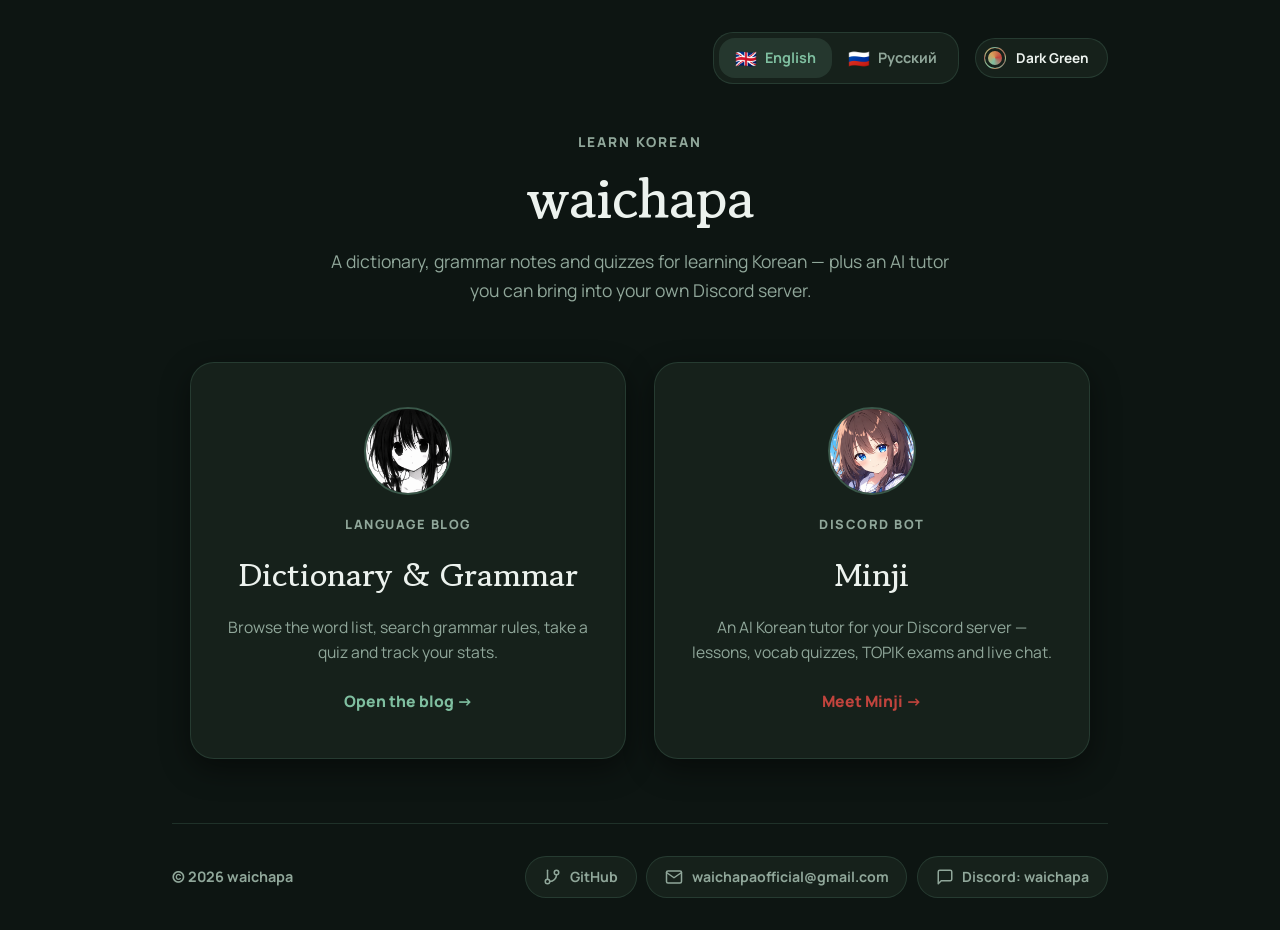
==== index.html @ 55902c80 "upd" ====
<!DOCTYPE html>
<html lang="en" data-theme="dark-green">
<!-- build: v4 -->
<head>
    <meta charset="UTF-8">
    <meta name="viewport" content="width=device-width, initial-scale=1.0">
    <title>waichapa · 한국어 단어장</title>
    <link rel="icon" type="image/png" sizes="32x32" href="favicon-32x32.png">
    <link rel="preconnect" href="https://fonts.googleapis.com">
    <link rel="preconnect" href="https://fonts.gstatic.com" crossorigin>
    <link href="https://fonts.googleapis.com/css2?family=Gowun+Batang:wght@400;700&family=Manrope:wght@400;500;600;700;800&display=swap" rel="stylesheet">
    <link rel="stylesheet" href="style.css?v=4">
    <script>
        (function () {
            try {
                var saved = localStorage.getItem("waichapa-theme");
                var theme = saved || "dark-green";
                document.documentElement.setAttribute("data-theme", theme);
            } catch (e) {}
        })();
    </script>
</head>
<body>
    <div class="app">
        <div class="header landing-header">
            <div class="lang-switch" id="langSwitch">
                <button class="lang-btn active" data-lang="en"><span class="flag">🇬🇧</span><span class="lang-label">English</span></button>
                <button class="lang-btn" data-lang="ru"><span class="flag">🇷🇺</span><span class="lang-label">Русский</span></button>
            </div>

            <button class="theme-toggle" id="themeToggle" type="button" aria-label="Switch Theme">
                <span class="theme-swatch"></span>
                <span id="themeLabel">Dark Green</span>
            </button>
        </div>

        <div class="landing-hero">
            <div class="landing-eyebrow" id="heroEyebrow">Learn Korean</div>
            <h1 class="landing-title">waichapa</h1>
            <p class="landing-tagline" id="heroTagline">A dictionary, grammar notes and quizzes for learning Korean — plus an AI tutor you can bring into your own Discord server.</p>
        </div>

        <div class="landing-grid">
            <a class="landing-card landing-card-blog" href="blog.html">
                <img class="landing-card-avatar" src="image.png" alt="waichapa blog">
                <div class="landing-card-eyebrow" id="cardBlogEyebrow">Language Blog</div>
                <div class="landing-card-title" id="cardBlogTitle">Dictionary &amp; Grammar</div>
                <div class="landing-card-desc" id="cardBlogDesc">Browse the word list, search grammar rules, take a quiz and track your stats.</div>
                <div class="landing-card-cta" id="cardBlogCta">Open the blog →</div>
            </a>

            <a class="landing-card landing-card-minji" href="minji.html">
                <img class="landing-card-avatar" src="minji-avatar.png" alt="Minji">
                <div class="landing-card-eyebrow" id="cardMinjiEyebrow">Discord Bot</div>
                <div class="landing-card-title">Minji</div>
                <div class="landing-card-desc" id="cardMinjiDesc">An AI Korean tutor for your Discord server — lessons, vocab quizzes, TOPIK exams and live chat.</div>
                <div class="landing-card-cta" id="cardMinjiCta">Meet Minji →</div>
            </a>
        </div>

        <footer class="site-footer">
            <div class="footer-copy">© 2026 waichapa</div>
            <div class="footer-contacts">
                <a class="footer-contact-link" href="https://github.com/waichapa" target="_blank" rel="noopener">
                    <svg width="18" height="18" viewBox="0 0 24 24" fill="none" stroke="currentColor" stroke-width="2" stroke-linecap="round" stroke-linejoin="round"><line x1="6" y1="3" x2="6" y2="15"/><circle cx="18" cy="6" r="3"/><circle cx="6" cy="18" r="3"/><path d="M18 9a9 9 0 0 1-9 9"/></svg>
                    <span>GitHub</span>
                </a>
                <a class="footer-contact-link" href="mailto:waichapaofficial@gmail.com">
                    <svg width="18" height="18" viewBox="0 0 24 24" fill="none" stroke="currentColor" stroke-width="2" stroke-linecap="round" stroke-linejoin="round"><rect x="2" y="4" width="20" height="16" rx="2"/><path d="m22 6-10 7L2 6"/></svg>
                    <span>waichapaofficial@gmail.com</span>
                </a>
                <span class="footer-contact-link footer-contact-static">
                    <svg width="18" height="18" viewBox="0 0 24 24" fill="none" stroke="currentColor" stroke-width="2" stroke-linecap="round" stroke-linejoin="round"><path d="M21 15a2 2 0 0 1-2 2H7l-4 4V5a2 2 0 0 1 2-2h14a2 2 0 0 1 2 2z"/></svg>
                    <span>Discord: waichapa</span>
                </span>
            </div>
        </footer>
    </div>

    <script src="landing.js?v=4"></script>
</body>
</html>
---- style.css ----
:root, html[data-theme="dark-green"] {
    --bg: #0D1512;
    --bg-card: #16211B;
    --bg-card-deep: #101915;
    --accent: #7FBFA0;
    --accent-soft: #5FA083;
    --accent-tint: rgba(127, 191, 160, 0.14);
    --bronze: #D9A15B;
    --seal: #C1443D;
    --seal-glow: rgba(193, 68, 61, 0.32);
    --text: #ECF2EE;
    --text-soft: #90A79A;
    --border-hair: rgba(127, 191, 160, 0.16);
    --border-hair-strong: rgba(127, 191, 160, 0.34);
    --shadow-soft: 0 10px 30px rgba(0, 0, 0, 0.45);
    --shadow-lift: 0 20px 44px rgba(0, 0, 0, 0.55);
    color-scheme: dark;
}

html[data-theme="dark-indigo"] {
    --bg: #0B0F19;
    --bg-card: #151B2B;
    --bg-card-deep: #0E121E;
    --accent: #7D9DFF;
    --accent-soft: #5673D6;
    --accent-tint: rgba(125, 157, 255, 0.14);
    --bronze: #E2A24E;
    --seal: #D64B4B;
    --seal-glow: rgba(214, 75, 75, 0.32);
    --text: #E5E9F5;
    --text-soft: #8593B0;
    --border-hair: rgba(125, 157, 255, 0.14);
    --border-hair-strong: rgba(125, 157, 255, 0.3);
    --shadow-soft: 0 10px 30px rgba(0, 0, 0, 0.5);
    --shadow-lift: 0 20px 44px rgba(0, 0, 0, 0.6);
    color-scheme: dark;
}

html[data-theme="pastel-lavender"] {
    --bg: #F4F1F7;
    --bg-card: #FFFFFF;
    --bg-card-deep: #ECE7F2;
    --accent: #785A94;
    --accent-soft: #5E4375;
    --accent-tint: rgba(120, 90, 148, 0.08);
    --bronze: #B88340;
    --seal: #BA4343;
    --seal-glow: rgba(186, 67, 67, 0.18);
    --text: #2B2333;
    --text-soft: #6E6478;
    --border-hair: rgba(120, 90, 148, 0.15);
    --border-hair-strong: rgba(120, 90, 148, 0.3);
    --shadow-soft: 0 10px 24px rgba(43, 35, 51, 0.05);
    --shadow-lift: 0 18px 36px rgba(43, 35, 51, 0.08);
    color-scheme: light;
}

html[data-theme="pastel-peach"] {
    --bg: #FAF3F0;
    --bg-card: #FFFFFF;
    --bg-card-deep: #F3E5DE;
    --accent: #C26646;
    --accent-soft: #A14E30;
    --accent-tint: rgba(194, 102, 70, 0.08);
    --bronze: #A37734;
    --seal: #A84646;
    --seal-glow: rgba(168, 70, 70, 0.18);
    --text: #362621;
    --text-soft: #7D6760;
    --border-hair: rgba(194, 102, 70, 0.15);
    --border-hair-strong: rgba(194, 102, 70, 0.3);
    --shadow-soft: 0 10px 24px rgba(54, 38, 33, 0.05);
    --shadow-lift: 0 18px 36px rgba(54, 38, 33, 0.08);
    color-scheme: light;
}

html[data-theme="dark-plum"] {
    --bg: #170F1A;
    --bg-card: #241A29;
    --bg-card-deep: #1B1220;
    --accent: #C199DA;
    --accent-soft: #A177BC;
    --accent-tint: rgba(193, 153, 218, 0.14);
    --bronze: #CBA35C;
    --seal: #D1544D;
    --seal-glow: rgba(209, 84, 77, 0.32);
    --text: #F1E9F4;
    --text-soft: #A78FAE;
    --border-hair: rgba(193, 153, 218, 0.16);
    --border-hair-strong: rgba(193, 153, 218, 0.34);
    --shadow-soft: 0 10px 30px rgba(0, 0, 0, 0.48);
    --shadow-lift: 0 20px 44px rgba(0, 0, 0, 0.58);
    color-scheme: dark;
}

html[data-theme="dark-ocean"] {
    --bg: #071A1F;
    --bg-card: #0F2830;
    --bg-card-deep: #081D23;
    --accent: #5FCFDB;
    --accent-soft: #3FA8B4;
    --accent-tint: rgba(95, 207, 219, 0.14);
    --bronze: #E0B15C;
    --seal: #E0685B;
    --seal-glow: rgba(224, 104, 91, 0.32);
    --text: #E7F6F8;
    --text-soft: #85A8AD;
    --border-hair: rgba(95, 207, 219, 0.16);
    --border-hair-strong: rgba(95, 207, 219, 0.34);
    --shadow-soft: 0 10px 30px rgba(0, 0, 0, 0.5);
    --shadow-lift: 0 20px 44px rgba(0, 0, 0, 0.6);
    color-scheme: dark;
}

html[data-theme="pastel-mint"] {
    --bg: #F1F7F4;
    --bg-card: #FFFFFF;
    --bg-card-deep: #E4F0EA;
    --accent: #3E8F6E;
    --accent-soft: #2E6E54;
    --accent-tint: rgba(62, 143, 110, 0.08);
    --bronze: #B08A3E;
    --seal: #C1544A;
    --seal-glow: rgba(193, 84, 74, 0.18);
    --text: #24312B;
    --text-soft: #62786E;
    --border-hair: rgba(62, 143, 110, 0.15);
    --border-hair-strong: rgba(62, 143, 110, 0.3);
    --shadow-soft: 0 10px 24px rgba(36, 49, 43, 0.05);
    --shadow-lift: 0 18px 36px rgba(36, 49, 43, 0.08);
    color-scheme: light;
}

html[data-theme="pastel-rose"] {
    --bg: #FBF2F3;
    --bg-card: #FFFFFF;
    --bg-card-deep: #F5E2E4;
    --accent: #B85072;
    --accent-soft: #96395A;
    --accent-tint: rgba(184, 80, 114, 0.08);
    --bronze: #B4863E;
    --seal: #A93F3F;
    --seal-glow: rgba(169, 63, 63, 0.18);
    --text: #33222A;
    --text-soft: #7A5C66;
    --border-hair: rgba(184, 80, 114, 0.15);
    --border-hair-strong: rgba(184, 80, 114, 0.3);
    --shadow-soft: 0 10px 24px rgba(51, 34, 42, 0.05);
    --shadow-lift: 0 18px 36px rgba(51, 34, 42, 0.08);
    color-scheme: light;
}

html[data-theme="sakura"] {
    --bg: #FFF7F6;
    --bg-card: #FFFFFF;
    --bg-card-deep: #FCE8EA;
    --accent: #E0708F;
    --accent-soft: #C24F6D;
    --accent-tint: rgba(224, 112, 143, 0.08);
    --bronze: #C9975A;
    --seal: #D65C6E;
    --seal-glow: rgba(214, 92, 110, 0.18);
    --text: #3B2530;
    --text-soft: #8A6B75;
    --border-hair: rgba(224, 112, 143, 0.15);
    --border-hair-strong: rgba(224, 112, 143, 0.3);
    --shadow-soft: 0 10px 24px rgba(59, 37, 48, 0.05);
    --shadow-lift: 0 18px 36px rgba(59, 37, 48, 0.08);
    color-scheme: light;
}

html[data-theme="hacker"] {
    --bg: #050805;
    --bg-card: #0B120B;
    --bg-card-deep: #060906;
    --accent: #39FF6B;
    --accent-soft: #22CC4E;
    --accent-tint: rgba(57, 255, 107, 0.14);
    --bronze: #FFB020;
    --seal: #FF3B3B;
    --seal-glow: rgba(255, 59, 59, 0.35);
    --text: #C8FFD4;
    --text-soft: #4FAE63;
    --border-hair: rgba(57, 255, 107, 0.18);
    --border-hair-strong: rgba(57, 255, 107, 0.4);
    --shadow-soft: 0 10px 30px rgba(0, 0, 0, 0.6);
    --shadow-lift: 0 20px 44px rgba(0, 0, 0, 0.7);
    color-scheme: dark;
}

html[data-theme="hacker"] body {
    font-family: 'Courier New', 'Consolas', ui-monospace, monospace;
}

* {
    box-sizing: border-box;
    margin: 0;
    padding: 0;
}

body {
    font-family: 'Manrope', sans-serif;
    background-color: var(--bg);
    color: var(--text);
    transition: background-color 0.3s ease, color 0.3s ease;
    line-height: 1.5;
    -webkit-font-smoothing: antialiased;
}

button, input {
    font-family: inherit;
    outline: none;
    border: none;
}

a:focus-visible,
button:focus-visible,
input:focus-visible {
    outline: 2px solid var(--accent);
    outline-offset: 2px;
    border-radius: 4px;
}

@media (prefers-reduced-motion: reduce) {
    *, *::before, *::after {
        animation-duration: 0.01ms !important;
        animation-iteration-count: 1 !important;
        transition-duration: 0.01ms !important;
        scroll-behavior: auto !important;
    }
}

button {
    cursor: pointer;
}

.app {
    max-width: 1000px;
    margin: 0 auto;
    padding: 2rem;
}

.header {
    display: flex;
    justify-content: space-between;
    align-items: center;
    margin-bottom: 2rem;
    flex-wrap: wrap;
    gap: 1.5rem;
}

.profile {
    display: flex;
    align-items: center;
    gap: 1rem;
}

.avatar {
    width: 56px;
    height: 56px;
    border-radius: 50%;
    object-fit: cover;
    border: 2px solid var(--border-hair-strong);
}

.profile-name {
    font-weight: 800;
    font-size: 1.25rem;
    letter-spacing: -0.3px;
}

.profile-stats {
    font-size: 0.95rem;
    color: var(--text-soft);
}

.profile-stats b {
    color: var(--accent);
}

.header-controls {
    display: flex;
    align-items: center;
    gap: 1rem;
}

.page-switch {
    display: flex;
    background: var(--bg-card);
    border-radius: 20px;
    padding: 0.3rem;
    border: 1px solid var(--border-hair);
}

.page-link {
    text-decoration: none;
    background: transparent;
    color: var(--text-soft);
    padding: 0.5rem 1rem;
    border-radius: 16px;
    font-weight: 700;
    font-size: 0.9rem;
    display: flex;
    align-items: center;
    gap: 0.5rem;
    transition: all 0.2s;
}

.page-link:hover:not(.active) {
    color: var(--text);
}

.page-link.active {
    background: var(--accent-tint);
    color: var(--accent);
}

.lang-switch {
    display: flex;
    background: var(--bg-card);
    border-radius: 20px;
    padding: 0.3rem;
    border: 1px solid var(--border-hair);
}

.lang-btn {
    background: transparent;
    color: var(--text-soft);
    padding: 0.5rem 1rem;
    border-radius: 16px;
    font-weight: 700;
    font-size: 0.9rem;
    display: flex;
    align-items: center;
    gap: 0.5rem;
    transition: all 0.2s;
}

.lang-btn.active {
    background: var(--accent-tint);
    color: var(--accent);
}

.flag {
    font-size: 1.1rem;
}

.theme-toggle {
    display: flex;
    align-items: center;
    gap: 0.6rem;
    background: var(--bg-card);
    color: var(--text);
    padding: 0.5rem 1.15rem 0.5rem 0.5rem;
    border-radius: 100px;
    border: 1px solid var(--border-hair);
    font-weight: 700;
    font-size: 0.85rem;
    white-space: nowrap;
    transition: all 0.2s;
}

.theme-toggle:hover {
    border-color: var(--accent);
    color: var(--accent);
}

.theme-swatch {
    width: 22px;
    height: 22px;
    border-radius: 50%;
    flex-shrink: 0;
    background: conic-gradient(from 200deg, var(--accent), var(--bronze), var(--seal), var(--accent));
    border: 1px solid var(--border-hair-strong);
    box-shadow: inset 0 0 0 3px var(--bg-card);
    transition: transform 0.35s ease;
}

.theme-toggle:hover .theme-swatch {
    transform: rotate(90deg);
}

.tabs {
    display: flex;
    gap: 0.5rem;
    margin-bottom: 2.5rem;
    border-bottom: 2px solid var(--border-hair);
    padding-bottom: 1rem;
    overflow-x: auto;
}

.tabs::-webkit-scrollbar {
    display: none;
}

.tab-btn {
    background: transparent;
    color: var(--text-soft);
    font-size: 1rem;
    font-weight: 700;
    padding: 0.75rem 1.25rem;
    border-radius: 12px;
    display: flex;
    align-items: center;
    gap: 0.5rem;
    transition: all 0.2s;
    white-space: nowrap;
}

.tab-btn:hover {
    color: var(--text);
    background: var(--bg-card);
}

.tab-btn.active {
    color: var(--accent);
    background: var(--accent-tint);
}

.tab-panel {
    display: none;
    animation: fadeIn 0.3s ease-out;
}

.tab-panel.active {
    display: block;
}

@keyframes fadeIn {
    from { opacity: 0; transform: translateY(10px); }
    to { opacity: 1; transform: translateY(0); }
}

.search-row {
    display: flex;
    align-items: center;
    gap: 1rem;
    margin-bottom: 2rem;
    flex-wrap: wrap;
}

.search-box {
    display: flex;
    align-items: center;
    gap: 0.75rem;
    background: var(--bg-card);
    padding: 1rem 1.5rem;
    border-radius: 16px;
    flex-grow: 1;
    border: 1px solid var(--border-hair);
    transition: all 0.2s;
}

.search-box:focus-within {
    border-color: var(--accent);
    box-shadow: 0 0 0 4px var(--accent-tint);
}

.search-box input {
    background: transparent;
    color: var(--text);
    width: 100%;
    font-size: 1.05rem;
    font-weight: 500;
}

.search-box input::placeholder {
    color: var(--text-soft);
}

.search-box svg {
    color: var(--text-soft);
}

.recent-filter-wrap {
    position: relative;
    display: inline-flex;
    align-items: center;
}

.recent-filter {
    appearance: none;
    -webkit-appearance: none;
    -moz-appearance: none;
    background: var(--bg-card);
    color: var(--text-soft);
    padding: 1rem 2.75rem 1rem 1.5rem;
    border-radius: 16px;
    font-weight: 700;
    font-size: 0.95rem;
    border: 1px solid var(--border-hair);
    cursor: pointer;
    transition: all 0.2s;
}

.recent-filter:hover {
    background: var(--bg-card-deep);
    color: var(--text);
}

.recent-filter:focus-visible {
    border-color: var(--accent);
}

.recent-filter-icon {
    position: absolute;
    right: 1rem;
    top: 50%;
    transform: translateY(-50%);
    color: var(--text-soft);
    pointer-events: none;
}

.result-count {
    font-size: 0.95rem;
    color: var(--text-soft);
    font-weight: 700;
    margin-left: auto;
}

.grid {
    display: grid;
    grid-template-columns: repeat(auto-fill, minmax(260px, 1fr));
    gap: 1.5rem;
}

.word-card {
    background: var(--bg-card);
    border-radius: 20px;
    padding: 2rem 1.5rem;
    position: relative;
    border: 1px solid var(--border-hair);
    box-shadow: var(--shadow-soft);
    transition: transform 0.2s, box-shadow 0.2s, border-color 0.2s;
    display: flex;
    flex-direction: column;
    justify-content: center;
    text-align: center;
}

.word-card:hover {
    transform: translateY(-4px);
    box-shadow: var(--shadow-lift);
    border-color: var(--border-hair-strong);
}

.word-card.is-new {
    border-color: var(--accent);
}

.homonym-badge {
    position: absolute;
    top: 1rem;
    right: 1rem;
    background: var(--bg-card-deep);
    color: var(--text-soft);
    width: 28px;
    height: 28px;
    border-radius: 50%;
    display: flex;
    align-items: center;
    justify-content: center;
    font-size: 1rem;
    font-weight: bold;
    border: 1px solid var(--border-hair);
}

.new-badge {
    position: absolute;
    top: -12px;
    left: 1.5rem;
    background: var(--accent);
    color: var(--bg);
    font-size: 0.75rem;
    font-weight: 800;
    text-transform: uppercase;
    padding: 0.25rem 0.75rem;
    border-radius: 12px;
    letter-spacing: 0.5px;
}

.seal {
    display: none;
}

.word-kr {
    font-family: 'Gowun Batang', serif;
    font-size: 2.5rem;
    font-weight: 700;
    color: var(--text);
    margin-bottom: 0.75rem;
    line-height: 1.2;
}

.word-tr {
    font-size: 1.1rem;
    color: var(--text-soft);
    font-weight: 500;
}

.empty-state {
    grid-column: 1 / -1;
    text-align: center;
    padding: 5rem 2rem;
    background: var(--bg-card);
    border-radius: 20px;
    border: 2px dashed var(--border-hair-strong);
    color: var(--text-soft);
    font-size: 1.2rem;
    font-weight: 600;
}

.big-kr {
    display: block;
    font-size: 3.5rem;
    margin-bottom: 1rem;
}

#panel-grammar .grid {
    display: flex;
    flex-direction: column;
    gap: 1.5rem;
}

.grammar-card {
    text-align: left;
    justify-content: flex-start;
    padding: 2rem;
    width: 100%;
}

.grammar-card .word-kr {
    font-size: 1.8rem;
    color: var(--bronze);
}

.quiz-wrap {
    max-width: 650px;
    margin: 0 auto;
    text-align: center;
}

.quiz-mode-row {
    display: flex;
    justify-content: center;
    margin-bottom: 1.25rem;
}

.quiz-score {
    font-size: 1.1rem;
    margin-bottom: 2rem;
    color: var(--text-soft);
    background: var(--bg-card);
    padding: 0.75rem 1.5rem;
    border-radius: 100px;
    display: inline-block;
    border: 1px solid var(--border-hair);
    font-weight: 600;
}

.quiz-score b {
    color: var(--accent);
    font-weight: 800;
}

.quiz-score .score-wrong {
    color: var(--seal);
}

.stat-sep {
    margin: 0 0.75rem;
    opacity: 0.3;
}

.quiz-card {
    background: var(--bg-card);
    border-radius: 24px;
    padding: 3rem 2rem;
    border: 1px solid var(--border-hair);
    box-shadow: var(--shadow-lift);
}

.quiz-prompt-label {
    font-size: 1rem;
    font-weight: 800;
    color: var(--text-soft);
    text-transform: uppercase;
    letter-spacing: 1.5px;
    margin-bottom: 1.5rem;
}

.quiz-prompt {
    font-family: 'Gowun Batang', serif;
    font-size: 4rem;
    font-weight: 700;
    color: var(--text);
    margin-bottom: 3rem;
    line-height: 1.1;
}

.quiz-prompt.is-latin {
    font-family: 'Manrope', sans-serif;
    font-size: 2.5rem;
}

.quiz-options {
    display: grid;
    grid-template-columns: 1fr 1fr;
    gap: 1rem;
    margin-bottom: 2rem;
}

@media (max-width: 600px) {
    .quiz-options { grid-template-columns: 1fr; }
}

.quiz-option {
    background: var(--bg-card-deep);
    color: var(--text);
    font-size: 1.15rem;
    font-weight: 700;
    padding: 1.25rem;
    border-radius: 16px;
    border: 2px solid var(--border-hair);
    transition: all 0.2s;
}

.quiz-option:hover:not(:disabled) {
    border-color: var(--accent);
    background: var(--accent-tint);
    transform: translateY(-2px);
}

.quiz-option.kr-option {
    font-family: 'Gowun Batang', serif;
    font-size: 1.8rem;
    font-weight: 700;
}

.quiz-option:disabled {
    cursor: default;
    opacity: 0.6;
}

.quiz-option.correct {
    background: var(--accent);
    color: var(--bg);
    border-color: var(--accent);
    opacity: 1;
}

.quiz-option.incorrect {
    background: var(--seal);
    color: var(--bg);
    border-color: var(--seal);
    opacity: 1;
}

.quiz-feedback {
    font-weight: 800;
    font-size: 1.2rem;
    min-height: 1.8rem;
    margin-bottom: 2rem;
}

.quiz-feedback.correct { color: var(--accent); }
.quiz-feedback.incorrect { color: var(--seal); }

.quiz-next {
    background: var(--text);
    color: var(--bg);
    font-size: 1.1rem;
    font-weight: 800;
    padding: 1rem 2.5rem;
    border-radius: 100px;
    display: none;
    margin: 0 auto;
    transition: transform 0.2s, box-shadow 0.2s;
}

.quiz-next:hover {
    transform: translateY(-2px);
    box-shadow: var(--shadow-soft);
}

.quiz-next.visible {
    display: inline-block;
    animation: fadeIn 0.3s;
}

.stats-grid {
    display: grid;
    grid-template-columns: repeat(auto-fit, minmax(220px, 1fr));
    gap: 1.5rem;
}

.stat-card {
    background: var(--bg-card);
    border-radius: 20px;
    padding: 2rem;
    border: 1px solid var(--border-hair);
    display: flex;
    flex-direction: column;
    box-shadow: var(--shadow-soft);
}

.stat-card-wide {
    grid-column: 1 / -1;
    flex-direction: row;
    align-items: center;
    gap: 3rem;
}

@media (max-width: 768px) {
    .stat-card-wide {
        flex-direction: column;
        align-items: flex-start;
        gap: 1.5rem;
    }
}

.stat-label {
    font-size: 0.9rem;
    font-weight: 800;
    color: var(--text-soft);
    text-transform: uppercase;
    letter-spacing: 1px;
    margin-bottom: 1rem;
}

.stat-value {
    font-size: 3rem;
    font-weight: 800;
    color: var(--accent);
    line-height: 1;
}

.stat-value.small {
    font-size: 2.2rem;
}

.stat-value.kr {
    font-family: 'Gowun Batang', serif;
}

.stat-sub {
    font-size: 1rem;
    color: var(--text-soft);
    margin-top: 0.75rem;
    font-weight: 600;
}

.donut-wrap {
    display: flex;
    align-items: center;
    gap: 2.5rem;
}

.donut-legend {
    display: flex;
    flex-direction: column;
    gap: 0.75rem;
}

.donut-legend-item {
    display: flex;
    align-items: center;
    gap: 0.75rem;
    font-size: 1.05rem;
    font-weight: 600;
}

.donut-dot {
    width: 14px;
    height: 14px;
    border-radius: 50%;
}

.bar-list {
    width: 100%;
    display: flex;
    flex-direction: column;
    gap: 1rem;
}

.bar-row {
    display: flex;
    align-items: center;
    gap: 1.5rem;
}

.bar-row-label {
    font-family: 'Gowun Batang', serif;
    font-size: 1.4rem;
    font-weight: 700;
    width: 40px;
}

.profile-stats b {
    color: var(--accent);
}

.level-badge {
    display: inline-block;
    background: var(--accent-tint);
    color: var(--accent);
    padding: 2px 8px;
    border-radius: 12px;
    font-size: 0.75rem;
    font-weight: 800;
    margin-left: 6px;
    border: 1px solid var(--border-hair-strong);
    vertical-align: middle;
}

.bar-track {
    flex-grow: 1;
    height: 10px;
    background: var(--bg-card-deep);
    border-radius: 5px;
    overflow: hidden;
}

.bar-fill {
    height: 100%;
    background: var(--accent);
    border-radius: 5px;
    transition: width 0.5s ease-out;
}

.bar-row-count {
    font-size: 1.1rem;
    font-weight: 800;
    width: 40px;
    text-align: right;
    color: var(--text-soft);
}
/* ============================
   Minji bot page
   ============================ */

.brand-link {
    display: flex;
    align-items: center;
    gap: 1rem;
    text-decoration: none;
    color: inherit;
}

.minji-hero {
    text-align: center;
    max-width: 720px;
    margin: 0 auto;
    padding: 3rem 1rem 4rem;
}

.minji-seal {
    width: 128px;
    height: 128px;
    margin: 0 auto 2rem;
    filter: drop-shadow(0 10px 24px var(--seal-glow));
}

.minji-eyebrow {
    font-size: 0.85rem;
    font-weight: 800;
    letter-spacing: 2px;
    text-transform: uppercase;
    color: var(--text-soft);
    margin-bottom: 0.75rem;
}

.minji-title {
    font-family: 'Gowun Batang', serif;
    font-size: 4rem;
    font-weight: 700;
    color: var(--text);
    margin-bottom: 0.75rem;
    line-height: 1.1;
}

.minji-subtitle {
    font-size: 1.3rem;
    font-weight: 700;
    color: var(--accent);
    margin-bottom: 1.25rem;
}

.minji-lede {
    font-size: 1.05rem;
    color: var(--text-soft);
    line-height: 1.75;
    margin-bottom: 2.5rem;
}

.minji-cta-row {
    display: flex;
    flex-direction: column;
    align-items: center;
    gap: 0.85rem;
}

.minji-cta {
    display: inline-flex;
    align-items: center;
    gap: 0.65rem;
    background: var(--seal);
    color: #fff;
    font-weight: 800;
    font-size: 1.05rem;
    padding: 1rem 2.25rem;
    border-radius: 100px;
    text-decoration: none;
    box-shadow: var(--shadow-soft);
    transition: transform 0.2s, box-shadow 0.2s;
}

.minji-cta:hover {
    transform: translateY(-2px);
    box-shadow: var(--shadow-lift);
}

.minji-cta-sub {
    font-size: 0.9rem;
    color: var(--text-soft);
    font-weight: 600;
}

.minji-section {
    max-width: 1000px;
    margin: 0 auto;
    padding: 2.5rem 0;
}

.minji-section-title {
    font-family: 'Gowun Batang', serif;
    font-size: 1.9rem;
    font-weight: 700;
    text-align: center;
    color: var(--text);
    margin-bottom: 0.5rem;
}

.minji-section-sub {
    text-align: center;
    color: var(--text-soft);
    font-size: 1rem;
    margin-bottom: 2.5rem;
}

.minji-feature-grid {
    display: grid;
    grid-template-columns: repeat(auto-fill, minmax(280px, 1fr));
    gap: 1.5rem;
}

.minji-feature-card {
    background: var(--bg-card);
    border: 1px solid var(--border-hair);
    border-radius: 20px;
    padding: 2rem;
    box-shadow: var(--shadow-soft);
    transition: transform 0.2s, box-shadow 0.2s, border-color 0.2s;
}

.minji-feature-card:hover {
    transform: translateY(-4px);
    box-shadow: var(--shadow-lift);
    border-color: var(--border-hair-strong);
}

.minji-feature-icon {
    width: 44px;
    height: 44px;
    border-radius: 12px;
    background: var(--accent-tint);
    color: var(--accent);
    display: flex;
    align-items: center;
    justify-content: center;
    margin-bottom: 1.25rem;
}

.minji-feature-title {
    font-weight: 800;
    font-size: 1.1rem;
    margin-bottom: 0.5rem;
    color: var(--text);
}

.minji-feature-desc {
    font-size: 0.95rem;
    color: var(--text-soft);
    line-height: 1.65;
}

.minji-feature-cmd {
    display: inline-block;
    margin-top: 0.85rem;
    font-family: 'Gowun Batang', serif;
    font-size: 0.85rem;
    background: var(--bg-card-deep);
    color: var(--bronze);
    padding: 0.3rem 0.7rem;
    border-radius: 8px;
    border: 1px solid var(--border-hair);
}

.minji-why-grid {
    display: grid;
    grid-template-columns: repeat(auto-fill, minmax(240px, 1fr));
    gap: 1.5rem;
}

.minji-why-card {
    text-align: center;
    padding: 2rem 1.5rem;
    background: var(--bg-card-deep);
    border-radius: 20px;
    border: 1px dashed var(--border-hair-strong);
}

.minji-why-title {
    font-weight: 800;
    color: var(--bronze);
    margin-bottom: 0.5rem;
}

.minji-why-desc {
    font-size: 0.95rem;
    color: var(--text-soft);
    line-height: 1.65;
}

.minji-footer-cta {
    text-align: center;
    max-width: 620px;
    margin: 2rem auto 3rem;
    padding: 3rem 2rem;
    background: var(--bg-card);
    border-radius: 24px;
    border: 1px solid var(--border-hair);
    box-shadow: var(--shadow-lift);
}

.minji-footer-cta h2 {
    font-family: 'Gowun Batang', serif;
    font-size: 1.8rem;
    font-weight: 700;
    color: var(--text);
    margin-bottom: 1.75rem;
}

@media (max-width: 600px) {
    .minji-title { font-size: 2.75rem; }
    .minji-subtitle { font-size: 1.1rem; }
    .minji-section-title { font-size: 1.5rem; }
}

/* ============================
   Landing page
   ============================ */

.landing-header {
    display: flex;
    justify-content: flex-end;
    align-items: center;
    gap: 1rem;
    margin-bottom: 3rem;
}

.landing-hero {
    text-align: center;
    max-width: 640px;
    margin: 1rem auto 3.5rem;
}

.landing-eyebrow {
    font-size: 0.85rem;
    font-weight: 800;
    letter-spacing: 2px;
    text-transform: uppercase;
    color: var(--text-soft);
    margin-bottom: 1rem;
}

.landing-title {
    font-family: 'Gowun Batang', serif;
    font-size: 3.4rem;
    font-weight: 700;
    color: var(--text);
    margin-bottom: 1rem;
    line-height: 1.15;
}

.landing-tagline {
    font-size: 1.1rem;
    color: var(--text-soft);
    line-height: 1.7;
}

.landing-grid {
    display: grid;
    grid-template-columns: repeat(auto-fit, minmax(300px, 1fr));
    gap: 1.75rem;
    max-width: 900px;
    margin: 0 auto 2rem;
}

.landing-card {
    background: var(--bg-card);
    border: 1px solid var(--border-hair);
    border-radius: 24px;
    padding: 2.75rem 2rem;
    box-shadow: var(--shadow-soft);
    text-decoration: none;
    color: inherit;
    display: flex;
    flex-direction: column;
    align-items: center;
    text-align: center;
    gap: 1rem;
    transition: transform 0.2s, box-shadow 0.2s, border-color 0.2s;
}

.landing-card:hover {
    transform: translateY(-6px);
    box-shadow: var(--shadow-lift);
    border-color: var(--border-hair-strong);
}

.landing-card-avatar {
    width: 88px;
    height: 88px;
    border-radius: 50%;
    object-fit: cover;
    border: 2px solid var(--border-hair-strong);
    margin-bottom: 0.25rem;
}

.landing-card-eyebrow {
    font-size: 0.8rem;
    font-weight: 800;
    letter-spacing: 1.5px;
    text-transform: uppercase;
    color: var(--text-soft);
}

.landing-card-title {
    font-family: 'Gowun Batang', serif;
    font-size: 2rem;
    font-weight: 700;
    color: var(--text);
}

.landing-card-desc {
    font-size: 0.98rem;
    color: var(--text-soft);
    line-height: 1.65;
}

.landing-card-cta {
    margin-top: 0.5rem;
    font-weight: 800;
    font-size: 0.98rem;
    color: var(--accent);
    transition: transform 0.2s;
}

.landing-card:hover .landing-card-cta {
    transform: translateX(4px);
}

.landing-card-minji .landing-card-cta {
    color: var(--seal);
}

@media (max-width: 600px) {
    .landing-title { font-size: 2.4rem; }
    .landing-header { justify-content: center; flex-wrap: wrap; }
}

/* ============================
   Footer (contacts)
   ============================ */

.site-footer {
    max-width: 1000px;
    margin: 4rem auto 0;
    padding-top: 2rem;
    border-top: 1px solid var(--border-hair);
    display: flex;
    flex-wrap: wrap;
    align-items: center;
    justify-content: space-between;
    gap: 1.25rem;
}

.footer-copy {
    font-size: 0.9rem;
    font-weight: 700;
    color: var(--text-soft);
}

.footer-contacts {
    display: flex;
    flex-wrap: wrap;
    gap: 0.6rem;
}

.footer-contact-link {
    display: inline-flex;
    align-items: center;
    gap: 0.55rem;
    background: var(--bg-card);
    border: 1px solid var(--border-hair);
    padding: 0.6rem 1.1rem;
    border-radius: 100px;
    color: var(--text-soft);
    text-decoration: none;
    font-size: 0.88rem;
    font-weight: 700;
    transition: all 0.2s;
}

.footer-contact-link svg {
    flex-shrink: 0;
}

.footer-contact-link:not(.footer-contact-static):hover {
    border-color: var(--accent);
    color: var(--accent);
    transform: translateY(-2px);
}

.footer-contact-static {
    cursor: default;
}

/* ============================
   Minji secondary (repo) button
   ============================ */

.minji-cta-buttons {
    display: flex;
    flex-wrap: wrap;
    justify-content: center;
    gap: 1rem;
}

.minji-cta-secondary {
    display: inline-flex;
    align-items: center;
    gap: 0.6rem;
    background: transparent;
    color: var(--text);
    font-weight: 800;
    font-size: 1.05rem;
    padding: 1rem 2.25rem;
    border-radius: 100px;
    border: 2px solid var(--border-hair-strong);
    text-decoration: none;
    transition: all 0.2s;
}

.minji-cta-secondary:hover {
    border-color: var(--accent);
    color: var(--accent);
    transform: translateY(-2px);
}

/* ============================
   Mobile refinements
   ============================ */

@media (max-width: 720px) {
    .app {
        padding: 1.25rem 1.1rem 2.5rem;
    }

    .header {
        flex-direction: column;
        align-items: stretch;
        gap: 1rem;
        margin-bottom: 1.5rem;
    }

    .header-controls {
        justify-content: center;
        flex-wrap: wrap;
        gap: 0.6rem;
    }

    .profile, .brand-link {
        justify-content: center;
    }

    .landing-header {
        justify-content: center;
    }

    .tabs {
        margin-bottom: 1.75rem;
        padding-bottom: 0.75rem;
        justify-content: flex-start;
    }

    .tab-btn {
        padding: 0.65rem 1rem;
        font-size: 0.9rem;
    }

    .search-row {
        margin-bottom: 1.5rem;
    }

    .search-box, .recent-filter {
        padding: 0.85rem 1.1rem;
    }

    .result-count {
        margin-left: 0;
        width: 100%;
        text-align: left;
    }

    .grid {
        grid-template-columns: repeat(auto-fill, minmax(140px, 1fr));
        gap: 1rem;
    }

    .word-card {
        padding: 1.5rem 1rem;
        border-radius: 16px;
    }

    .word-kr {
        font-size: 1.9rem;
    }

    #panel-grammar .grid {
        gap: 1rem;
    }

    .grammar-card {
        padding: 1.5rem;
    }

    .quiz-card {
        padding: 2rem 1.25rem;
        border-radius: 18px;
    }

    .quiz-prompt {
        font-size: 2.75rem;
        margin-bottom: 2rem;
    }

    .quiz-prompt.is-latin {
        font-size: 1.8rem;
    }

    .donut-wrap {
        flex-direction: column;
        gap: 1.5rem;
    }

    .stat-value {
        font-size: 2.4rem;
    }

    .minji-hero {
        padding: 1.5rem 0.25rem 3rem;
    }

    .minji-seal {
        width: 104px;
        height: 104px;
    }

    .minji-title {
        font-size: 2.4rem;
    }

    .minji-cta, .minji-cta-secondary {
        width: 100%;
        justify-content: center;
        padding: 0.9rem 1.5rem;
    }

    .minji-cta-buttons {
        flex-direction: column;
        width: 100%;
    }

    .minji-footer-cta {
        padding: 2.25rem 1.5rem;
    }

    .landing-card {
        padding: 2.25rem 1.5rem;
    }

    .site-footer {
        flex-direction: column;
        text-align: center;
        gap: 1.25rem;
    }

    .footer-contacts {
        justify-content: center;
    }
}

@media (max-width: 420px) {
    .lang-btn .lang-label {
        display: none;
    }

    .lang-btn {
        padding: 0.5rem 0.65rem;
    }

    .theme-toggle {
        padding: 0.5rem;
    }

    .theme-toggle #themeLabel {
        display: none;
    }

    .page-link span:last-child {
        font-size: 0.85rem;
    }
}
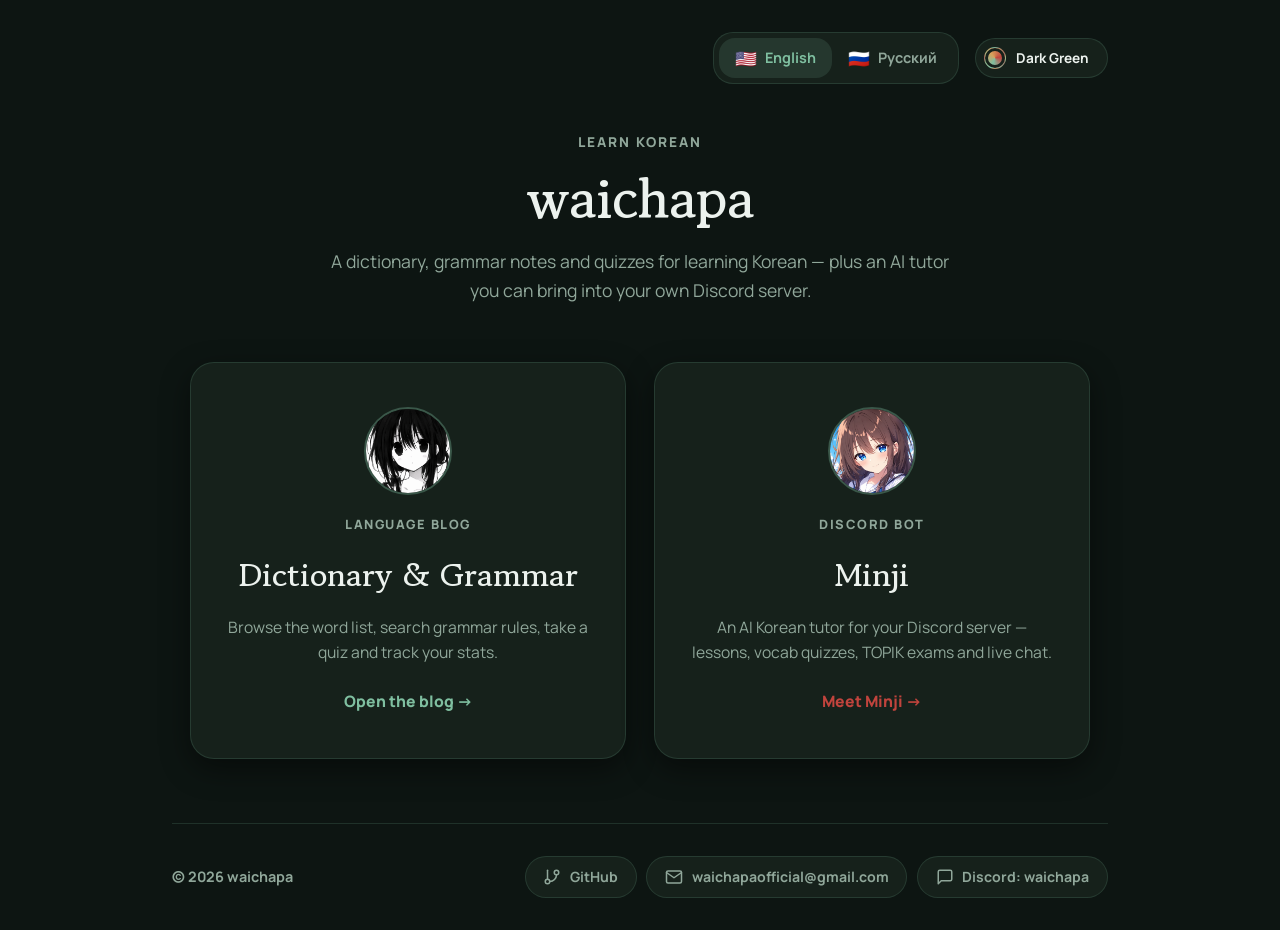
==== commit 5df3485b: "upd" ====
--- a/index.html
+++ b/index.html
@@ -1,6 +1,6 @@
 <!DOCTYPE html>
 <html lang="en" data-theme="dark-green">
-<!-- build: v4 -->
+<!-- build: v5 -->
 <head>
     <meta charset="UTF-8">
     <meta name="viewport" content="width=device-width, initial-scale=1.0">
@@ -9,7 +9,7 @@
     <link rel="preconnect" href="https://fonts.googleapis.com">
     <link rel="preconnect" href="https://fonts.gstatic.com" crossorigin>
     <link href="https://fonts.googleapis.com/css2?family=Gowun+Batang:wght@400;700&family=Manrope:wght@400;500;600;700;800&display=swap" rel="stylesheet">
-    <link rel="stylesheet" href="style.css?v=4">
+    <link rel="stylesheet" href="style.css?v=5">
     <script>
         (function () {
             try {
@@ -24,7 +24,7 @@
     <div class="app">
         <div class="header landing-header">
             <div class="lang-switch" id="langSwitch">
-                <button class="lang-btn active" data-lang="en"><span class="flag">🇬🇧</span><span class="lang-label">English</span></button>
+                <button class="lang-btn active" data-lang="en"><span class="flag">🇺🇸</span><span class="lang-label">English</span></button>
                 <button class="lang-btn" data-lang="ru"><span class="flag">🇷🇺</span><span class="lang-label">Русский</span></button>
             </div>
 
@@ -77,6 +77,6 @@
         </footer>
     </div>
 
-    <script src="landing.js?v=4"></script>
+    <script src="landing.js?v=5"></script>
 </body>
 </html>
--- a/style.css
+++ b/style.css
@@ -131,25 +131,6 @@
     color-scheme: light;
 }
 
-html[data-theme="pastel-rose"] {
-    --bg: #FBF2F3;
-    --bg-card: #FFFFFF;
-    --bg-card-deep: #F5E2E4;
-    --accent: #B85072;
-    --accent-soft: #96395A;
-    --accent-tint: rgba(184, 80, 114, 0.08);
-    --bronze: #B4863E;
-    --seal: #A93F3F;
-    --seal-glow: rgba(169, 63, 63, 0.18);
-    --text: #33222A;
-    --text-soft: #7A5C66;
-    --border-hair: rgba(184, 80, 114, 0.15);
-    --border-hair-strong: rgba(184, 80, 114, 0.3);
-    --shadow-soft: 0 10px 24px rgba(51, 34, 42, 0.05);
-    --shadow-lift: 0 18px 36px rgba(51, 34, 42, 0.08);
-    color-scheme: light;
-}
-
 html[data-theme="sakura"] {
     --bg: #FFF7F6;
     --bg-card: #FFFFFF;
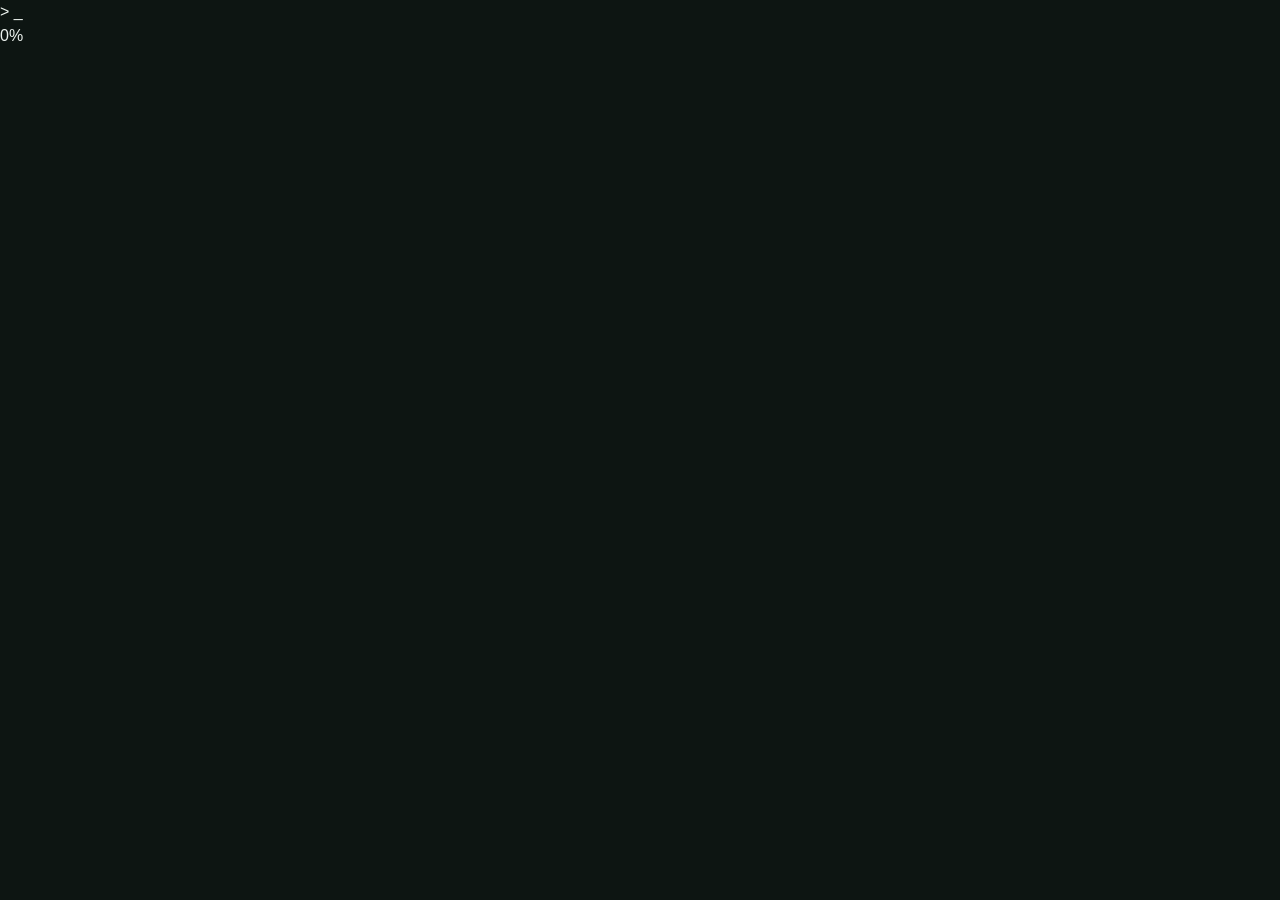
==== commit be4bcb74: "fixxx" ====
--- a/index.html
+++ b/index.html
@@ -1,82 +1,123 @@
 <!DOCTYPE html>
-<html lang="en" data-theme="dark-green">
-<!-- build: v5 -->
+<html lang="ru">
 <head>
     <meta charset="UTF-8">
     <meta name="viewport" content="width=device-width, initial-scale=1.0">
-    <title>waichapa · 한국어 단어장</title>
-    <link rel="icon" type="image/png" sizes="32x32" href="favicon-32x32.png">
+    <title>S1mplex - Главная</title>
+    <link rel="icon" type="image/x-icon" href="images/fav.ico">
+    <link rel="stylesheet" href="style.css?v=6">
     <link rel="preconnect" href="https://fonts.googleapis.com">
     <link rel="preconnect" href="https://fonts.gstatic.com" crossorigin>
-    <link href="https://fonts.googleapis.com/css2?family=Gowun+Batang:wght@400;700&family=Manrope:wght@400;500;600;700;800&display=swap" rel="stylesheet">
-    <link rel="stylesheet" href="style.css?v=5">
-    <script>
-        (function () {
-            try {
-                var saved = localStorage.getItem("waichapa-theme");
-                var theme = saved || "dark-green";
-                document.documentElement.setAttribute("data-theme", theme);
-            } catch (e) {}
-        })();
-    </script>
+    <link href="https://fonts.googleapis.com/css2?family=JetBrains+Mono:ital,wght@0,100..800;1,100..800&display=swap" rel="stylesheet">
 </head>
 <body>
-    <div class="app">
-        <div class="header landing-header">
-            <div class="lang-switch" id="langSwitch">
-                <button class="lang-btn active" data-lang="en"><span class="flag">🇺🇸</span><span class="lang-label">English</span></button>
-                <button class="lang-btn" data-lang="ru"><span class="flag">🇷🇺</span><span class="lang-label">Русский</span></button>
+    <div id="loading-screen">
+        <div class="loader-content">
+            <div class="terminal-loader">
+                <span class="prompt">></span> <span id="typed-text"></span><span class="cursor">_</span>
             </div>
+            <div class="progress-bar-container">
+                <div class="progress-bar"></div>
+            </div>
+            <div class="loading-percentage">0%</div>
+        </div>
+    </div>
 
-            <button class="theme-toggle" id="themeToggle" type="button" aria-label="Switch Theme">
-                <span class="theme-swatch"></span>
-                <span id="themeLabel">Dark Green</span>
-            </button>
-        </div>
+    <div id="main-content" style="display: none;">
+        <nav class="navbar animate-fade-in">
+            <div class="nav-brand">S1mplex</div>
+            <div class="nav-links">
+                <a href="#about" class="nav-link">Обо мне</a>
+                <a href="#skills" class="nav-link">Навыки</a>
+                <a href="#projects" class="nav-link">Проекты</a>
+                <a href="blog.html" class="nav-link">Блог</a>
+            </div>
+        </nav>
 
-        <div class="landing-hero">
-            <div class="landing-eyebrow" id="heroEyebrow">Learn Korean</div>
-            <h1 class="landing-title">waichapa</h1>
-            <p class="landing-tagline" id="heroTagline">A dictionary, grammar notes and quizzes for learning Korean — plus an AI tutor you can bring into your own Discord server.</p>
-        </div>
+        <header class="hero">
+            <div class="hero-content">
+                <h1 class="hero-title animate-pop-in">Привет, я <span class="highlight">S1mplex</span></h1>
+                <p class="hero-subtitle animate-slide-up">Junior Fullstack-разработчик & Создатель контента</p>
+                <div class="hero-buttons animate-fade-in">
+                    <a href="#projects" class="btn btn-primary">Мои работы</a>
+                    <a href="blog.html" class="btn btn-secondary">Читать блог</a>
+                </div>
+            </div>
+        </header>
 
-        <div class="landing-grid">
-            <a class="landing-card landing-card-blog" href="blog.html">
-                <img class="landing-card-avatar" src="image.png" alt="waichapa blog">
-                <div class="landing-card-eyebrow" id="cardBlogEyebrow">Language Blog</div>
-                <div class="landing-card-title" id="cardBlogTitle">Dictionary &amp; Grammar</div>
-                <div class="landing-card-desc" id="cardBlogDesc">Browse the word list, search grammar rules, take a quiz and track your stats.</div>
-                <div class="landing-card-cta" id="cardBlogCta">Open the blog →</div>
-            </a>
+        <main class="container">
+            <section id="about" class="section card">
+                <h2 class="section-title">Обо мне</h2>
+                <div class="about-grid">
+                    <div class="about-text">
+                        <p>Я начинающий fullstack-разработчик, увлеченный созданием чистых, эффективных и современных веб-приложений. Мне нравится превращать сложные задачи в простые и красивые интерфейсы.</p>
+                        <p>Помимо программирования, я веду свой блог, где делюсь опытом, процессом обучения и мыслями о технологиях.</p>
+                    </div>
+                    <div class="about-stats">
+                        <div class="stat-item">
+                            <span class="stat-num">1+</span>
+                            <span class="stat-label">Год опыта</span>
+                        </div>
+                        <div class="stat-item">
+                            <span class="stat-num">10+</span>
+                            <span class="stat-label">Проектов</span>
+                        </div>
+                    </div>
+                </div>
+            </section>
 
-            <a class="landing-card landing-card-minji" href="minji.html">
-                <img class="landing-card-avatar" src="minji-avatar.png" alt="Minji">
-                <div class="landing-card-eyebrow" id="cardMinjiEyebrow">Discord Bot</div>
-                <div class="landing-card-title">Minji</div>
-                <div class="landing-card-desc" id="cardMinjiDesc">An AI Korean tutor for your Discord server — lessons, vocab quizzes, TOPIK exams and live chat.</div>
-                <div class="landing-card-cta" id="cardMinjiCta">Meet Minji →</div>
-            </a>
-        </div>
+            <section id="skills" class="section card">
+                <h2 class="section-title">Навыки</h2>
+                <div class="skills-grid">
+                    <div class="skill-category">
+                        <h3>Frontend</h3>
+                        <ul class="skill-list">
+                            <li>HTML5 / CSS3 / JS</li>
+                            <li>Респонсивный дизайн</li>
+                            <li>Анимации & Интерфейсы</li>
+                        </ul>
+                    </div>
+                    <div class="skill-category">
+                        <h3>Backend & Инструменты</h3>
+                        <ul class="skill-list">
+                            <li>Node.js / Express</li>
+                            <li>Git / GitHub</li>
+                            <li>Базы данных (SQL/NoSQL)</li>
+                        </ul>
+                    </div>
+                </div>
+            </section>
 
-        <footer class="site-footer">
-            <div class="footer-copy">© 2026 waichapa</div>
-            <div class="footer-contacts">
-                <a class="footer-contact-link" href="https://github.com/waichapa" target="_blank" rel="noopener">
-                    <svg width="18" height="18" viewBox="0 0 24 24" fill="none" stroke="currentColor" stroke-width="2" stroke-linecap="round" stroke-linejoin="round"><line x1="6" y1="3" x2="6" y2="15"/><circle cx="18" cy="6" r="3"/><circle cx="6" cy="18" r="3"/><path d="M18 9a9 9 0 0 1-9 9"/></svg>
-                    <span>GitHub</span>
-                </a>
-                <a class="footer-contact-link" href="mailto:waichapaofficial@gmail.com">
-                    <svg width="18" height="18" viewBox="0 0 24 24" fill="none" stroke="currentColor" stroke-width="2" stroke-linecap="round" stroke-linejoin="round"><rect x="2" y="4" width="20" height="16" rx="2"/><path d="m22 6-10 7L2 6"/></svg>
-                    <span>waichapaofficial@gmail.com</span>
-                </a>
-                <span class="footer-contact-link footer-contact-static">
-                    <svg width="18" height="18" viewBox="0 0 24 24" fill="none" stroke="currentColor" stroke-width="2" stroke-linecap="round" stroke-linejoin="round"><path d="M21 15a2 2 0 0 1-2 2H7l-4 4V5a2 2 0 0 1 2-2h14a2 2 0 0 1 2 2z"/></svg>
-                    <span>Discord: waichapa</span>
-                </span>
+            <section id="projects" class="section card">
+                <h2 class="section-title">Проекты</h2>
+                <div class="projects-grid">
+                    <div class="project-card">
+                        <div class="project-info">
+                            <h3>Minji Bot</h3>
+                            <p>Многофункциональный Discord бот для вашего сервера.</p>
+                            <a href="minji.html" class="project-link">Подробнее →</a>
+                        </div>
+                    </div>
+                    <div class="project-card">
+                        <div class="project-info">
+                            <h3>Этот сайт</h3>
+                            <p>Моё личное портфолио и блог, написанные с нуля.</p>
+                            <a href="https://github.com/S1mplex-Coder" target="_blank" class="project-link">GitHub →</a>
+                        </div>
+                    </div>
+                </div>
+            </section>
+        </main>
+
+        <footer class="footer">
+            <p>&copy; 2025 S1mplex. Все права защищены.</p>
+            <div class="social-links">
+                <a href="https://github.com/S1mplex-Coder" target="_blank">GitHub</a>
+                <a href="https://t.me/s1mplex_inc" target="_blank">Telegram</a>
             </div>
         </footer>
     </div>
 
-    <script src="landing.js?v=5"></script>
+    <script src="landing.js?v=6"></script>
 </body>
-</html>
+</html>
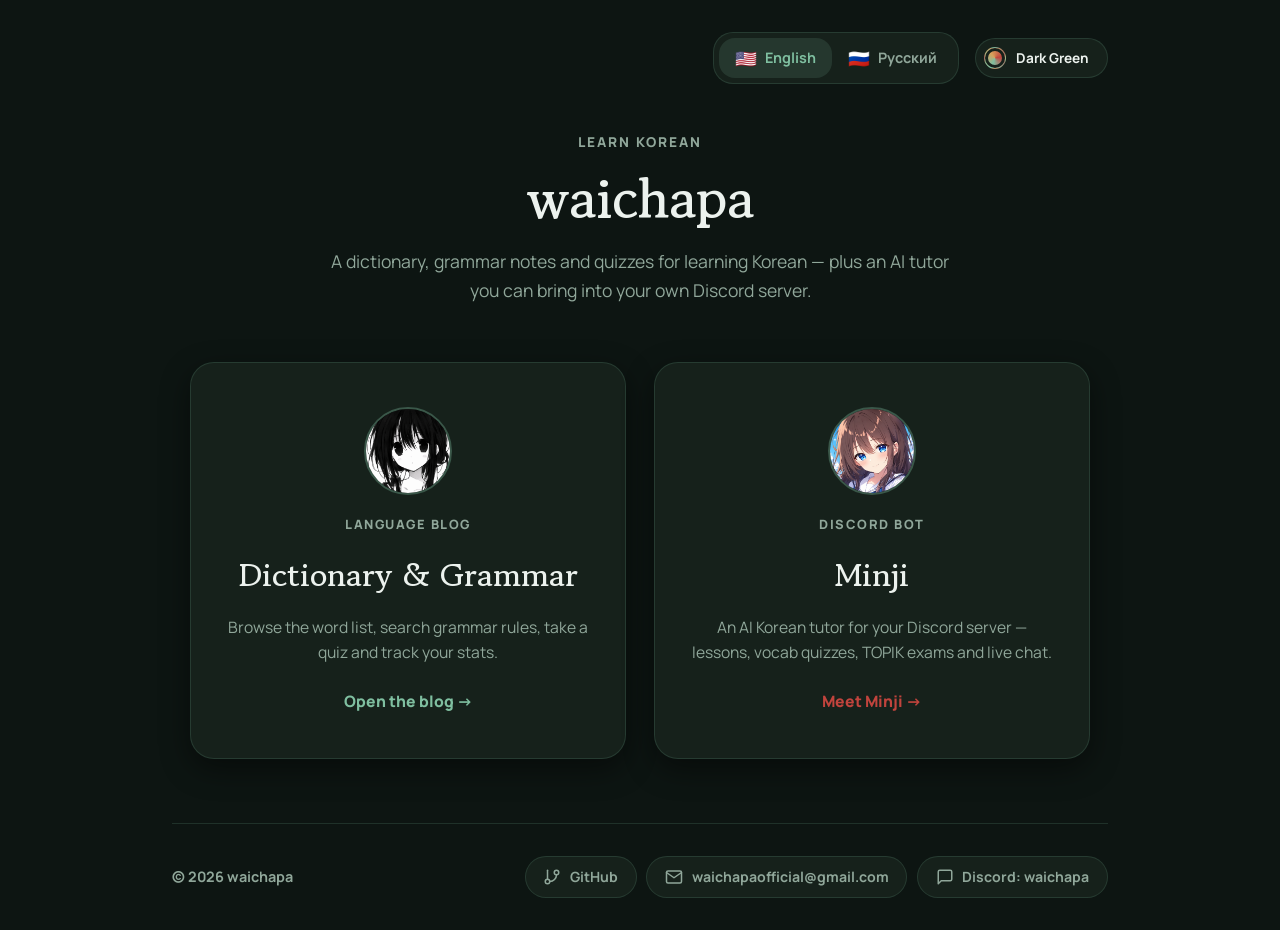
==== commit deda0bed: "bruh" ====
--- a/index.html
+++ b/index.html
@@ -1,123 +1,82 @@
 <!DOCTYPE html>
-<html lang="ru">
+<html lang="en" data-theme="dark-green">
+<!-- build: v5 -->
 <head>
     <meta charset="UTF-8">
     <meta name="viewport" content="width=device-width, initial-scale=1.0">
-    <title>S1mplex - Главная</title>
-    <link rel="icon" type="image/x-icon" href="images/fav.ico">
-    <link rel="stylesheet" href="style.css?v=6">
+    <title>waichapa · 한국어 단어장</title>
+    <link rel="icon" type="image/png" sizes="32x32" href="favicon-32x32.png">
     <link rel="preconnect" href="https://fonts.googleapis.com">
     <link rel="preconnect" href="https://fonts.gstatic.com" crossorigin>
-    <link href="https://fonts.googleapis.com/css2?family=JetBrains+Mono:ital,wght@0,100..800;1,100..800&display=swap" rel="stylesheet">
+    <link href="https://fonts.googleapis.com/css2?family=Gowun+Batang:wght@400;700&family=Manrope:wght@400;500;600;700;800&display=swap" rel="stylesheet">
+    <link rel="stylesheet" href="style.css?v=5">
+    <script>
+        (function () {
+            try {
+                var saved = localStorage.getItem("waichapa-theme");
+                var theme = saved || "dark-green";
+                document.documentElement.setAttribute("data-theme", theme);
+            } catch (e) {}
+        })();
+    </script>
 </head>
 <body>
-    <div id="loading-screen">
-        <div class="loader-content">
-            <div class="terminal-loader">
-                <span class="prompt">></span> <span id="typed-text"></span><span class="cursor">_</span>
+    <div class="app">
+        <div class="header landing-header">
+            <div class="lang-switch" id="langSwitch">
+                <button class="lang-btn active" data-lang="en"><span class="flag">🇺🇸</span><span class="lang-label">English</span></button>
+                <button class="lang-btn" data-lang="ru"><span class="flag">🇷🇺</span><span class="lang-label">Русский</span></button>
             </div>
-            <div class="progress-bar-container">
-                <div class="progress-bar"></div>
-            </div>
-            <div class="loading-percentage">0%</div>
+
+            <button class="theme-toggle" id="themeToggle" type="button" aria-label="Switch Theme">
+                <span class="theme-swatch"></span>
+                <span id="themeLabel">Dark Green</span>
+            </button>
         </div>
-    </div>
 
-    <div id="main-content" style="display: none;">
-        <nav class="navbar animate-fade-in">
-            <div class="nav-brand">S1mplex</div>
-            <div class="nav-links">
-                <a href="#about" class="nav-link">Обо мне</a>
-                <a href="#skills" class="nav-link">Навыки</a>
-                <a href="#projects" class="nav-link">Проекты</a>
-                <a href="blog.html" class="nav-link">Блог</a>
-            </div>
-        </nav>
+        <div class="landing-hero">
+            <div class="landing-eyebrow" id="heroEyebrow">Learn Korean</div>
+            <h1 class="landing-title">waichapa</h1>
+            <p class="landing-tagline" id="heroTagline">A dictionary, grammar notes and quizzes for learning Korean — plus an AI tutor you can bring into your own Discord server.</p>
+        </div>
 
-        <header class="hero">
-            <div class="hero-content">
-                <h1 class="hero-title animate-pop-in">Привет, я <span class="highlight">S1mplex</span></h1>
-                <p class="hero-subtitle animate-slide-up">Junior Fullstack-разработчик & Создатель контента</p>
-                <div class="hero-buttons animate-fade-in">
-                    <a href="#projects" class="btn btn-primary">Мои работы</a>
-                    <a href="blog.html" class="btn btn-secondary">Читать блог</a>
-                </div>
-            </div>
-        </header>
+        <div class="landing-grid">
+            <a class="landing-card landing-card-blog" href="blog.html">
+                <img class="landing-card-avatar" src="image.png" alt="waichapa blog">
+                <div class="landing-card-eyebrow" id="cardBlogEyebrow">Language Blog</div>
+                <div class="landing-card-title" id="cardBlogTitle">Dictionary &amp; Grammar</div>
+                <div class="landing-card-desc" id="cardBlogDesc">Browse the word list, search grammar rules, take a quiz and track your stats.</div>
+                <div class="landing-card-cta" id="cardBlogCta">Open the blog →</div>
+            </a>
 
-        <main class="container">
-            <section id="about" class="section card">
-                <h2 class="section-title">Обо мне</h2>
-                <div class="about-grid">
-                    <div class="about-text">
-                        <p>Я начинающий fullstack-разработчик, увлеченный созданием чистых, эффективных и современных веб-приложений. Мне нравится превращать сложные задачи в простые и красивые интерфейсы.</p>
-                        <p>Помимо программирования, я веду свой блог, где делюсь опытом, процессом обучения и мыслями о технологиях.</p>
-                    </div>
-                    <div class="about-stats">
-                        <div class="stat-item">
-                            <span class="stat-num">1+</span>
-                            <span class="stat-label">Год опыта</span>
-                        </div>
-                        <div class="stat-item">
-                            <span class="stat-num">10+</span>
-                            <span class="stat-label">Проектов</span>
-                        </div>
-                    </div>
-                </div>
-            </section>
+            <a class="landing-card landing-card-minji" href="minji.html">
+                <img class="landing-card-avatar" src="minji-avatar.png" alt="Minji">
+                <div class="landing-card-eyebrow" id="cardMinjiEyebrow">Discord Bot</div>
+                <div class="landing-card-title">Minji</div>
+                <div class="landing-card-desc" id="cardMinjiDesc">An AI Korean tutor for your Discord server — lessons, vocab quizzes, TOPIK exams and live chat.</div>
+                <div class="landing-card-cta" id="cardMinjiCta">Meet Minji →</div>
+            </a>
+        </div>
 
-            <section id="skills" class="section card">
-                <h2 class="section-title">Навыки</h2>
-                <div class="skills-grid">
-                    <div class="skill-category">
-                        <h3>Frontend</h3>
-                        <ul class="skill-list">
-                            <li>HTML5 / CSS3 / JS</li>
-                            <li>Респонсивный дизайн</li>
-                            <li>Анимации & Интерфейсы</li>
-                        </ul>
-                    </div>
-                    <div class="skill-category">
-                        <h3>Backend & Инструменты</h3>
-                        <ul class="skill-list">
-                            <li>Node.js / Express</li>
-                            <li>Git / GitHub</li>
-                            <li>Базы данных (SQL/NoSQL)</li>
-                        </ul>
-                    </div>
-                </div>
-            </section>
-
-            <section id="projects" class="section card">
-                <h2 class="section-title">Проекты</h2>
-                <div class="projects-grid">
-                    <div class="project-card">
-                        <div class="project-info">
-                            <h3>Minji Bot</h3>
-                            <p>Многофункциональный Discord бот для вашего сервера.</p>
-                            <a href="minji.html" class="project-link">Подробнее →</a>
-                        </div>
-                    </div>
-                    <div class="project-card">
-                        <div class="project-info">
-                            <h3>Этот сайт</h3>
-                            <p>Моё личное портфолио и блог, написанные с нуля.</p>
-                            <a href="https://github.com/S1mplex-Coder" target="_blank" class="project-link">GitHub →</a>
-                        </div>
-                    </div>
-                </div>
-            </section>
-        </main>
-
-        <footer class="footer">
-            <p>&copy; 2025 S1mplex. Все права защищены.</p>
-            <div class="social-links">
-                <a href="https://github.com/S1mplex-Coder" target="_blank">GitHub</a>
-                <a href="https://t.me/s1mplex_inc" target="_blank">Telegram</a>
+        <footer class="site-footer">
+            <div class="footer-copy">© 2026 waichapa</div>
+            <div class="footer-contacts">
+                <a class="footer-contact-link" href="https://github.com/waichapa" target="_blank" rel="noopener">
+                    <svg width="18" height="18" viewBox="0 0 24 24" fill="none" stroke="currentColor" stroke-width="2" stroke-linecap="round" stroke-linejoin="round"><line x1="6" y1="3" x2="6" y2="15"/><circle cx="18" cy="6" r="3"/><circle cx="6" cy="18" r="3"/><path d="M18 9a9 9 0 0 1-9 9"/></svg>
+                    <span>GitHub</span>
+                </a>
+                <a class="footer-contact-link" href="mailto:waichapaofficial@gmail.com">
+                    <svg width="18" height="18" viewBox="0 0 24 24" fill="none" stroke="currentColor" stroke-width="2" stroke-linecap="round" stroke-linejoin="round"><rect x="2" y="4" width="20" height="16" rx="2"/><path d="m22 6-10 7L2 6"/></svg>
+                    <span>waichapaofficial@gmail.com</span>
+                </a>
+                <span class="footer-contact-link footer-contact-static">
+                    <svg width="18" height="18" viewBox="0 0 24 24" fill="none" stroke="currentColor" stroke-width="2" stroke-linecap="round" stroke-linejoin="round"><path d="M21 15a2 2 0 0 1-2 2H7l-4 4V5a2 2 0 0 1 2-2h14a2 2 0 0 1 2 2z"/></svg>
+                    <span>Discord: waichapa</span>
+                </span>
             </div>
         </footer>
     </div>
 
-    <script src="landing.js?v=6"></script>
+    <script src="landing.js?v=5"></script>
 </body>
-</html>+</html>
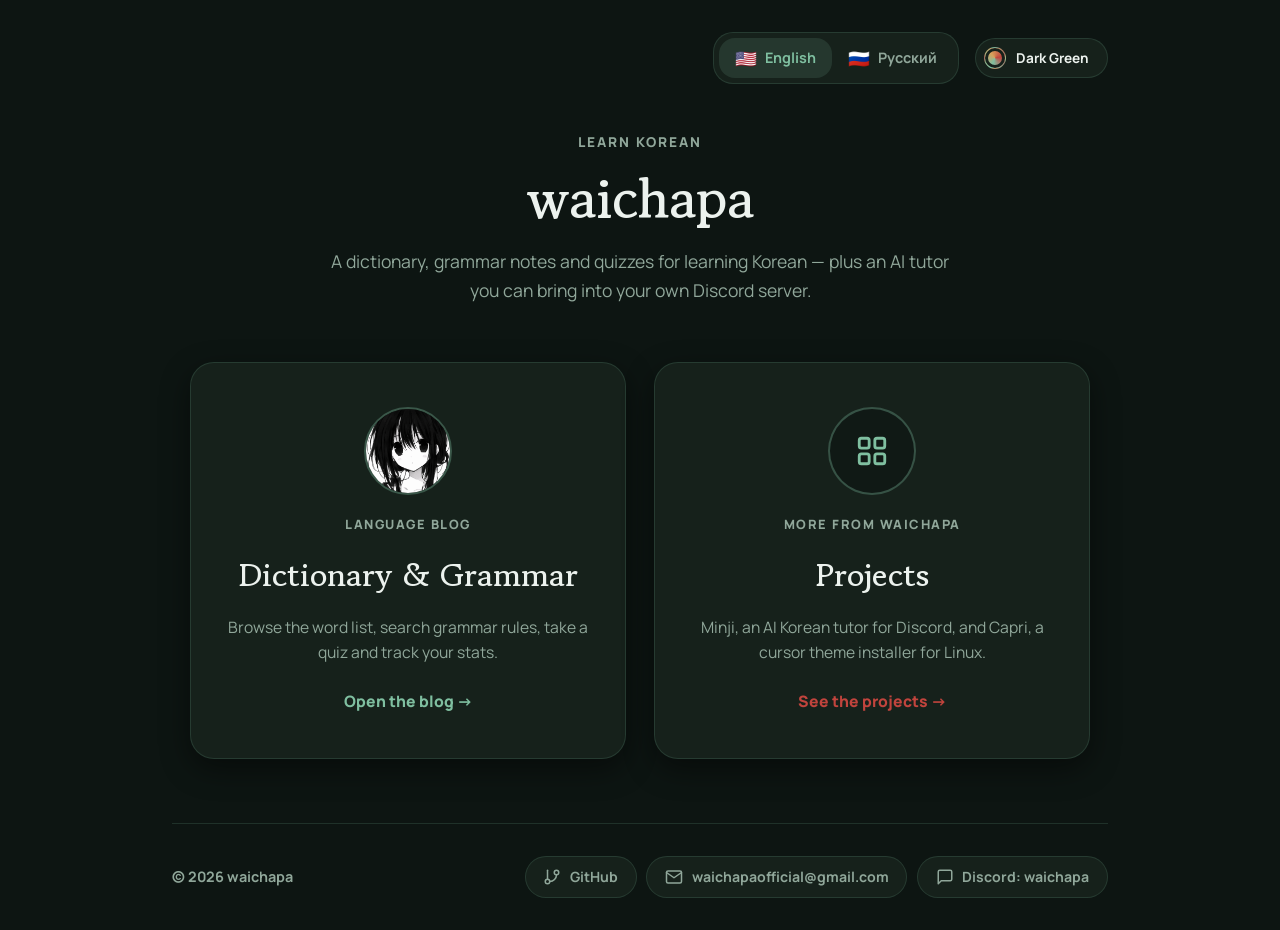
==== commit 81584487: "new page" ====
--- a/index.html
+++ b/index.html
@@ -49,12 +49,14 @@
                 <div class="landing-card-cta" id="cardBlogCta">Open the blog →</div>
             </a>
 
-            <a class="landing-card landing-card-minji" href="minji.html">
-                <img class="landing-card-avatar" src="minji-avatar.png" alt="Minji">
-                <div class="landing-card-eyebrow" id="cardMinjiEyebrow">Discord Bot</div>
-                <div class="landing-card-title">Minji</div>
-                <div class="landing-card-desc" id="cardMinjiDesc">An AI Korean tutor for your Discord server — lessons, vocab quizzes, TOPIK exams and live chat.</div>
-                <div class="landing-card-cta" id="cardMinjiCta">Meet Minji →</div>
+            <a class="landing-card landing-card-minji" href="projects.html">
+                <div class="landing-card-avatar landing-card-icon" aria-hidden="true">
+                    <svg width="34" height="34" viewBox="0 0 24 24" fill="none" stroke="currentColor" stroke-width="2" stroke-linecap="round" stroke-linejoin="round"><rect x="3" y="3" width="7" height="7" rx="1.5"/><rect x="14" y="3" width="7" height="7" rx="1.5"/><rect x="3" y="14" width="7" height="7" rx="1.5"/><rect x="14" y="14" width="7" height="7" rx="1.5"/></svg>
+                </div>
+                <div class="landing-card-eyebrow" id="cardProjectsEyebrow">More from waichapa</div>
+                <div class="landing-card-title" id="cardProjectsTitle">Projects</div>
+                <div class="landing-card-desc" id="cardProjectsDesc">Minji, an AI Korean tutor for Discord, and Capri, a cursor theme installer for Linux.</div>
+                <div class="landing-card-cta" id="cardProjectsCta">See the projects →</div>
             </a>
         </div>
 
--- a/style.css
+++ b/style.css
@@ -1219,6 +1219,14 @@
     margin-bottom: 0.25rem;
 }
 
+.landing-card-icon {
+    display: flex;
+    align-items: center;
+    justify-content: center;
+    background: var(--bg-card-deep);
+    color: var(--accent);
+}
+
 .landing-card-eyebrow {
     font-size: 0.8rem;
     font-weight: 800;
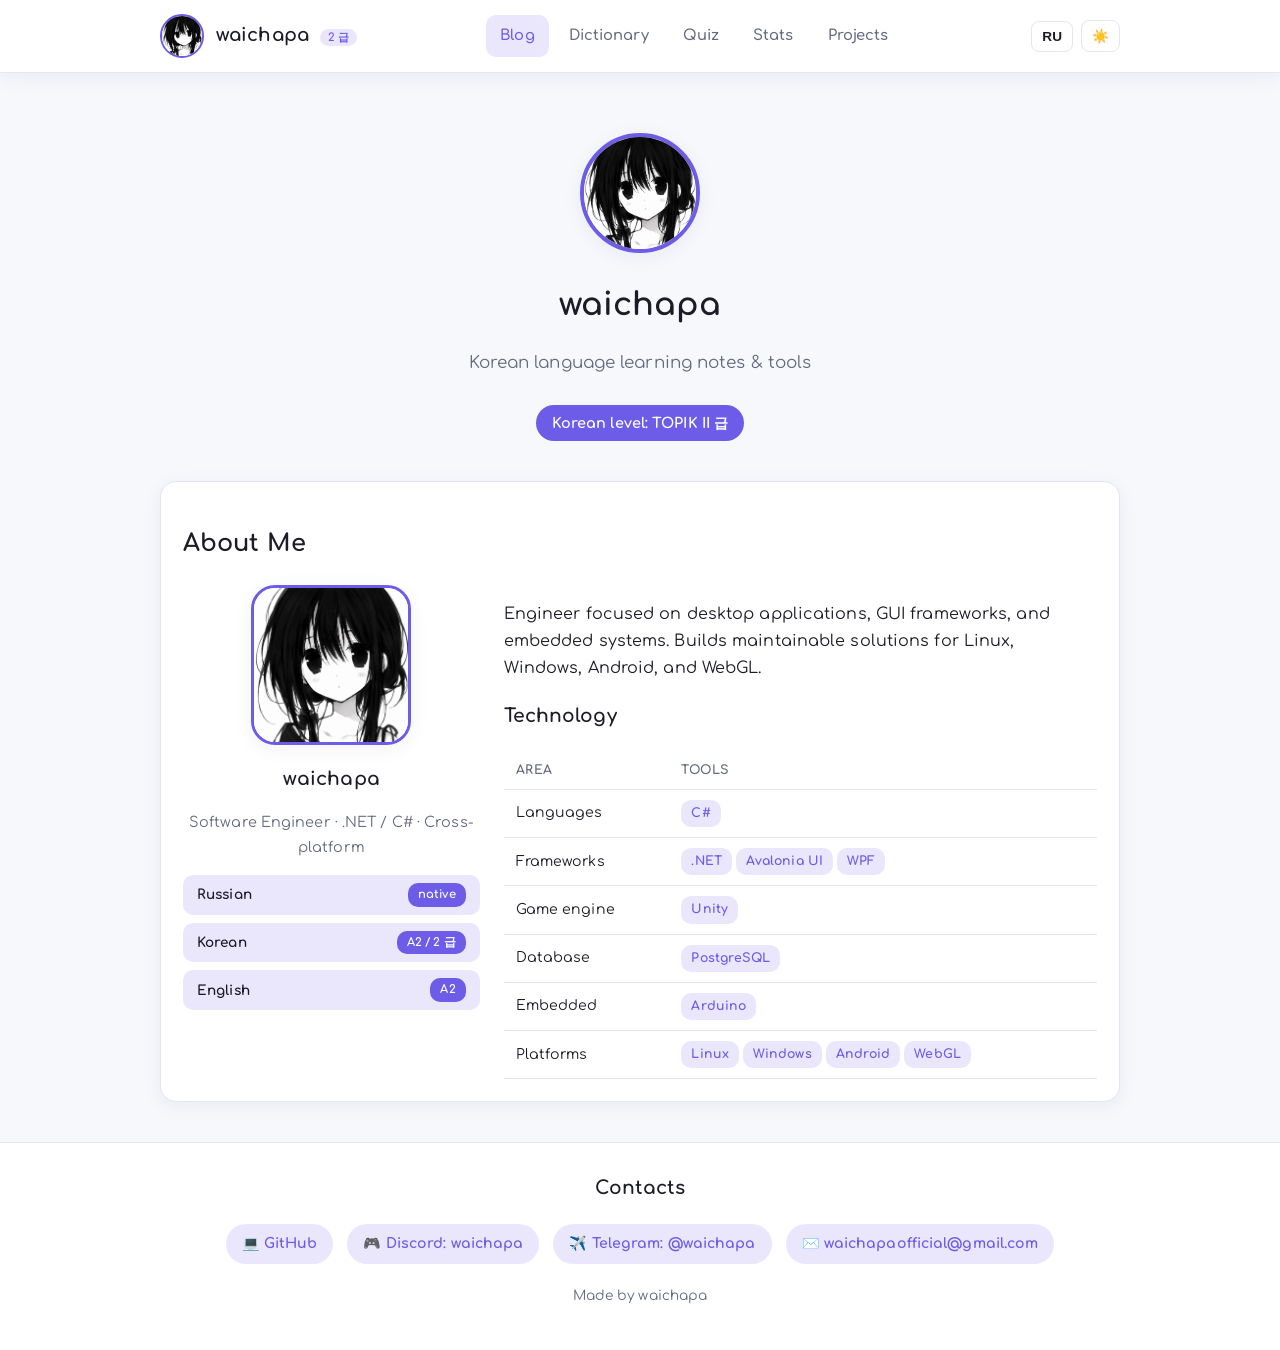
==== commit f4745fc0: "upd" ====
--- a/index.html
+++ b/index.html
@@ -1,84 +1,62 @@
 <!DOCTYPE html>
-<html lang="en" data-theme="dark-green">
-<!-- build: v5 -->
+<html lang="en" data-theme="light">
 <head>
-    <meta charset="UTF-8">
-    <meta name="viewport" content="width=device-width, initial-scale=1.0">
-    <title>waichapa · 한국어 단어장</title>
-    <link rel="icon" type="image/png" sizes="32x32" href="favicon-32x32.png">
-    <link rel="preconnect" href="https://fonts.googleapis.com">
-    <link rel="preconnect" href="https://fonts.gstatic.com" crossorigin>
-    <link href="https://fonts.googleapis.com/css2?family=Gowun+Batang:wght@400;700&family=Manrope:wght@400;500;600;700;800&display=swap" rel="stylesheet">
-    <link rel="stylesheet" href="style.css?v=5">
-    <script>
-        (function () {
-            try {
-                var saved = localStorage.getItem("waichapa-theme");
-                var theme = saved || "dark-green";
-                document.documentElement.setAttribute("data-theme", theme);
-            } catch (e) {}
-        })();
-    </script>
+<meta charset="UTF-8">
+<meta name="viewport" content="width=device-width, initial-scale=1.0">
+<title>waichapa — Korean Learning Blog</title>
+<link rel="icon" href="favicon-32x32.png" type="image/png">
+<link rel="stylesheet" href="css/style.css">
 </head>
 <body>
-    <div class="app">
-        <div class="header landing-header">
-            <div class="lang-switch" id="langSwitch">
-                <button class="lang-btn active" data-lang="en"><span class="flag">🇺🇸</span><span class="lang-label">English</span></button>
-                <button class="lang-btn" data-lang="ru"><span class="flag">🇷🇺</span><span class="lang-label">Русский</span></button>
-            </div>
+<div id="app-header"></div>
 
-            <button class="theme-toggle" id="themeToggle" type="button" aria-label="Switch Theme">
-                <span class="theme-swatch"></span>
-                <span id="themeLabel">Dark Green</span>
-            </button>
+<section class="hero">
+  <img class="avatar" src="assets/image.png" alt="waichapa">
+  <h1>waichapa</h1>
+  <p class="subtitle" data-i18n="site_subtitle">Korean language learning notes & tools</p>
+  <div class="badge-level" data-i18n="level_label">Korean level: TOPIK II 급</div>
+</section>
+
+<div class="container">
+  <div class="card">
+    <h2 data-i18n="about_page_title">About Me</h2>
+    <div class="about-grid">
+      <div class="about-avatar-wrap">
+        <img src="assets/image.png" alt="waichapa">
+        <h3 style="margin:10px 0 2px">waichapa</h3>
+        <p style="color:var(--text-soft);font-size:.9rem" data-i18n="about_role">Software Engineer · .NET / C# · Cross-platform</p>
+        <div class="about-langs">
+          <div class="lang-row"><span data-i18n="lang_ru">Russian</span><span class="level-tag" data-i18n="lang_ru_level">native</span></div>
+          <div class="lang-row"><span data-i18n="lang_kr">Korean</span><span class="level-tag" data-i18n="lang_kr_level">A2 / 2 급</span></div>
+          <div class="lang-row"><span data-i18n="lang_en">English</span><span class="level-tag" data-i18n="lang_en_level">A2</span></div>
         </div>
+      </div>
+      <div>
+        <p data-i18n="about_desc"></p>
+        <h3 data-i18n="tech_title">Technology</h3>
+        <table class="tech-table">
+          <tr><th data-i18n="tech_area">Area</th><th data-i18n="tech_tools">Tools</th></tr>
+          <tr><td data-i18n="tech_languages">Languages</td><td><span class="tech-pill">C#</span></td></tr>
+          <tr><td data-i18n="tech_frameworks">Frameworks</td><td><span class="tech-pill">.NET</span><span class="tech-pill">Avalonia UI</span><span class="tech-pill">WPF</span></td></tr>
+          <tr><td data-i18n="tech_engine">Game engine</td><td><span class="tech-pill">Unity</span></td></tr>
+          <tr><td data-i18n="tech_db">Database</td><td><span class="tech-pill">PostgreSQL</span></td></tr>
+          <tr><td data-i18n="tech_embedded">Embedded</td><td><span class="tech-pill">Arduino</span></td></tr>
+          <tr><td data-i18n="tech_platforms">Platforms</td><td><span class="tech-pill">Linux</span><span class="tech-pill">Windows</span><span class="tech-pill">Android</span><span class="tech-pill">WebGL</span></td></tr>
+        </table>
+      </div>
+    </div>
+  </div>
+</div>
 
-        <div class="landing-hero">
-            <div class="landing-eyebrow" id="heroEyebrow">Learn Korean</div>
-            <h1 class="landing-title">waichapa</h1>
-            <p class="landing-tagline" id="heroTagline">A dictionary, grammar notes and quizzes for learning Korean — plus an AI tutor you can bring into your own Discord server.</p>
-        </div>
+<div id="app-footer"></div>
 
-        <div class="landing-grid">
-            <a class="landing-card landing-card-blog" href="blog.html">
-                <img class="landing-card-avatar" src="image.png" alt="waichapa blog">
-                <div class="landing-card-eyebrow" id="cardBlogEyebrow">Language Blog</div>
-                <div class="landing-card-title" id="cardBlogTitle">Dictionary &amp; Grammar</div>
-                <div class="landing-card-desc" id="cardBlogDesc">Browse the word list, search grammar rules, take a quiz and track your stats.</div>
-                <div class="landing-card-cta" id="cardBlogCta">Open the blog →</div>
-            </a>
-
-            <a class="landing-card landing-card-minji" href="projects.html">
-                <div class="landing-card-avatar landing-card-icon" aria-hidden="true">
-                    <svg width="34" height="34" viewBox="0 0 24 24" fill="none" stroke="currentColor" stroke-width="2" stroke-linecap="round" stroke-linejoin="round"><rect x="3" y="3" width="7" height="7" rx="1.5"/><rect x="14" y="3" width="7" height="7" rx="1.5"/><rect x="3" y="14" width="7" height="7" rx="1.5"/><rect x="14" y="14" width="7" height="7" rx="1.5"/></svg>
-                </div>
-                <div class="landing-card-eyebrow" id="cardProjectsEyebrow">More from waichapa</div>
-                <div class="landing-card-title" id="cardProjectsTitle">Projects</div>
-                <div class="landing-card-desc" id="cardProjectsDesc">Minji, an AI Korean tutor for Discord, and Capri, a cursor theme installer for Linux.</div>
-                <div class="landing-card-cta" id="cardProjectsCta">See the projects →</div>
-            </a>
-        </div>
-
-        <footer class="site-footer">
-            <div class="footer-copy">© 2026 waichapa</div>
-            <div class="footer-contacts">
-                <a class="footer-contact-link" href="https://github.com/waichapa" target="_blank" rel="noopener">
-                    <svg width="18" height="18" viewBox="0 0 24 24" fill="none" stroke="currentColor" stroke-width="2" stroke-linecap="round" stroke-linejoin="round"><line x1="6" y1="3" x2="6" y2="15"/><circle cx="18" cy="6" r="3"/><circle cx="6" cy="18" r="3"/><path d="M18 9a9 9 0 0 1-9 9"/></svg>
-                    <span>GitHub</span>
-                </a>
-                <a class="footer-contact-link" href="mailto:waichapaofficial@gmail.com">
-                    <svg width="18" height="18" viewBox="0 0 24 24" fill="none" stroke="currentColor" stroke-width="2" stroke-linecap="round" stroke-linejoin="round"><rect x="2" y="4" width="20" height="16" rx="2"/><path d="m22 6-10 7L2 6"/></svg>
-                    <span>waichapaofficial@gmail.com</span>
-                </a>
-                <span class="footer-contact-link footer-contact-static">
-                    <svg width="18" height="18" viewBox="0 0 24 24" fill="none" stroke="currentColor" stroke-width="2" stroke-linecap="round" stroke-linejoin="round"><path d="M21 15a2 2 0 0 1-2 2H7l-4 4V5a2 2 0 0 1 2-2h14a2 2 0 0 1 2 2z"/></svg>
-                    <span>Discord: waichapa</span>
-                </span>
-            </div>
-        </footer>
-    </div>
-
-    <script src="landing.js?v=5"></script>
+<script src="js/i18n.js"></script>
+<script src="js/theme.js"></script>
+<script src="js/common.js"></script>
+<script>
+  renderHeader('index');
+  renderFooter();
+  document.addEventListener('langChanged', () => { renderHeader('index'); renderFooter(); });
+</script>
 </body>
-</html>
+</html>
--- a/css/style.css
+++ b/css/style.css
@@ -0,0 +1,268 @@
+@import url('https://fonts.googleapis.com/css2?family=Comfortaa:wght@400;500;600;700&display=swap');
+
+:root[data-theme="light"] {
+  --bg: #f7f8fc;
+  --bg-card: #ffffff;
+  --text: #1c1c28;
+  --text-soft: #666a80;
+  --primary: #6c5ce7;
+  --primary-soft: #eae7fd;
+  --accent: #00b894;
+  --border: #e4e6f0;
+  --danger: #ff6b6b;
+  --shadow: 0 4px 20px rgba(30,30,60,0.06);
+}
+:root[data-theme="dark"] {
+  --bg: #10101a;
+  --bg-card: #191927;
+  --text: #f1f1f6;
+  --text-soft: #a0a0b8;
+  --primary: #a29bfe;
+  --primary-soft: #2a2740;
+  --accent: #55efc4;
+  --border: #2b2b40;
+  --danger: #ff8787;
+  --shadow: 0 4px 24px rgba(0,0,0,0.4);
+}
+:root[data-theme="pastel"] {
+  --bg: #fdf6f0;
+  --bg-card: #fffaf5;
+  --text: #4a3f45;
+  --text-soft: #8a7a82;
+  --primary: #f2a6c4;
+  --primary-soft: #fbe3ee;
+  --accent: #a8dfd0;
+  --border: #f2e0e8;
+  --danger: #e88ba0;
+  --shadow: 0 4px 20px rgba(210,170,190,0.15);
+}
+
+* { box-sizing: border-box; }
+body {
+  margin: 0;
+  font-family: 'Comfortaa', sans-serif;
+  background: var(--bg);
+  color: var(--text);
+  transition: background .3s, color .3s;
+  line-height: 1.7;
+  letter-spacing: .1px;
+}
+a { color: inherit; text-decoration: none; }
+
+.container { max-width: 1000px; margin: 0 auto; padding: 0 20px; }
+
+/* ---- Header ---- */
+header.site-header {
+  background: var(--bg-card);
+  border-bottom: 1px solid var(--border);
+  position: sticky; top: 0; z-index: 100;
+  box-shadow: var(--shadow);
+}
+.header-inner {
+  max-width: 1000px; margin: 0 auto; padding: 14px 20px;
+  display: flex; align-items: center; justify-content: space-between; flex-wrap: wrap; gap: 12px;
+}
+.brand { display: flex; align-items: center; gap: 12px; }
+.brand img {
+  width: 44px; height: 44px; border-radius: 50%; object-fit: cover;
+  border: 2px solid var(--primary);
+}
+.brand .name { font-weight: 800; font-size: 1.15rem; }
+.brand .level {
+  font-size: .7rem; background: var(--primary-soft); color: var(--primary);
+  padding: 2px 8px; border-radius: 10px; margin-left: 6px; font-weight: 700;
+}
+nav.main-nav { display: flex; gap: 6px; flex-wrap: wrap; }
+nav.main-nav a {
+  padding: 8px 14px; border-radius: 10px; font-weight: 600; font-size: .92rem;
+  color: var(--text-soft); transition: .2s;
+}
+nav.main-nav a:hover, nav.main-nav a.active {
+  background: var(--primary-soft); color: var(--primary);
+}
+.controls { display: flex; gap: 8px; align-items: center; }
+.controls button {
+  border: 1px solid var(--border); background: var(--bg-card); color: var(--text);
+  border-radius: 8px; padding: 7px 10px; cursor: pointer; font-weight: 700; font-size: .85rem;
+  transition: .2s;
+}
+.controls button:hover { border-color: var(--primary); color: var(--primary); }
+
+/* ---- Cards / general ---- */
+.card {
+  background: var(--bg-card); border: 1px solid var(--border); border-radius: 16px;
+  padding: 22px; box-shadow: var(--shadow); margin-bottom: 20px;
+}
+.hero {
+  text-align: center; padding: 60px 20px 40px;
+}
+.hero img.avatar {
+  width: 120px; height: 120px; border-radius: 50%; object-fit: cover;
+  border: 4px solid var(--primary); box-shadow: var(--shadow);
+}
+.hero h1 { font-size: 2rem; margin: 16px 0 4px; }
+.hero p.subtitle { color: var(--text-soft); font-size: 1.05rem; }
+.badge-level {
+  display: inline-block; margin-top: 10px; background: var(--primary);
+  color: #fff; font-weight: 800; padding: 6px 16px; border-radius: 20px; font-size: .9rem;
+}
+
+h1, h2, h3 { font-weight: 800; }
+section { padding: 24px 0; }
+
+/* ---- Buttons ---- */
+.btn {
+  display: inline-block; background: var(--primary); color: #fff !important;
+  padding: 10px 18px; border-radius: 10px; font-weight: 700; border: none; cursor: pointer;
+  transition: .2s; font-size: .95rem;
+}
+.btn:hover { opacity: .88; transform: translateY(-1px); }
+.btn.outline { background: transparent; color: var(--primary) !important; border: 2px solid var(--primary); }
+.btn.small { padding: 6px 12px; font-size: .8rem; border-radius: 8px; }
+
+/* ---- Contacts / footer ---- */
+footer.site-footer {
+  border-top: 1px solid var(--border); margin-top: 40px; padding: 30px 0; background: var(--bg-card);
+}
+.contacts-grid {
+  display: flex; flex-wrap: wrap; gap: 14px; justify-content: center;
+}
+.contact-chip {
+  display: flex; align-items: center; gap: 8px; background: var(--primary-soft);
+  color: var(--primary); padding: 8px 16px; border-radius: 20px; font-weight: 700; font-size: .88rem;
+}
+
+/* ---- Tabs ---- */
+.tabs { display: flex; gap: 8px; margin-bottom: 20px; border-bottom: 2px solid var(--border); }
+.tab-btn {
+  padding: 10px 20px; font-weight: 700; cursor: pointer; color: var(--text-soft);
+  border-bottom: 3px solid transparent; margin-bottom: -2px; background: none; border-top:none; border-left:none; border-right:none;
+  font-size: 1rem; font-family: inherit;
+}
+.tab-btn.active { color: var(--primary); border-bottom-color: var(--primary); }
+.tab-content { display: none; }
+.tab-content.active { display: block; }
+
+/* ---- Search / filters ---- */
+.search-bar { display: flex; gap: 10px; flex-wrap: wrap; margin-bottom: 18px; }
+.search-bar input, .search-bar select {
+  flex: 1; min-width: 160px; padding: 10px 14px; border-radius: 10px;
+  border: 1px solid var(--border); background: var(--bg); color: var(--text); font-size: .95rem;
+}
+.quick-filters { display: flex; gap: 8px; flex-wrap: wrap; margin-bottom: 18px; }
+.quick-filters button {
+  padding: 6px 14px; border-radius: 20px; border: 1px solid var(--border);
+  background: var(--bg-card); color: var(--text-soft); cursor: pointer; font-weight: 700; font-size: .82rem;
+}
+.quick-filters button.active { background: var(--primary); color: #fff; border-color: var(--primary); }
+
+/* ---- Word / grammar list ---- */
+.word-list { display: grid; grid-template-columns: repeat(auto-fill, minmax(240px, 1fr)); gap: 14px; }
+.word-card {
+  background: var(--bg-card); border: 1px solid var(--border); border-radius: 14px; padding: 16px;
+  transition: .2s;
+}
+.word-card:hover { border-color: var(--primary); transform: translateY(-2px); }
+.word-card .kr { font-size: 1.25rem; font-weight: 800; }
+.word-card .en { color: var(--primary); font-weight: 700; margin-top: 2px; }
+.word-card .ru { color: var(--text-soft); font-size: .9rem; margin-top: 2px; }
+.word-card .tag {
+  display: inline-block; margin-top: 8px; background: var(--primary-soft); color: var(--primary);
+  font-size: .72rem; padding: 3px 9px; border-radius: 10px; font-weight: 700;
+}
+.multi-badge {
+  display: inline-block; margin-left: 6px; background: var(--accent); color: #063;
+  font-size: .68rem; padding: 2px 8px; border-radius: 10px; font-weight: 800;
+}
+:root[data-theme="dark"] .multi-badge { color: #04261d; }
+
+.grammar-card h3 { margin: 0 0 6px; color: var(--primary); }
+.grammar-card .expl { font-size: .92rem; margin: 8px 0; }
+.grammar-card .ex { font-size: .88rem; color: var(--text-soft); font-style: italic; }
+
+/* ---- Stats ---- */
+.stat-grid { display: grid; grid-template-columns: repeat(auto-fit, minmax(160px,1fr)); gap: 14px; margin-bottom: 24px; }
+.stat-box { text-align: center; padding: 20px; }
+.stat-box .num { font-size: 2rem; font-weight: 800; color: var(--primary); }
+.stat-box .label { color: var(--text-soft); font-size: .85rem; margin-top: 4px; }
+.bar-row { display: flex; align-items: center; gap: 10px; margin-bottom: 8px; }
+.bar-label { width: 130px; font-size: .85rem; flex-shrink: 0; }
+.bar-track { flex: 1; background: var(--primary-soft); border-radius: 6px; height: 16px; overflow: hidden; }
+.bar-fill { height: 100%; background: var(--primary); border-radius: 6px; }
+.bar-count { width: 40px; text-align: right; font-weight: 700; font-size: .82rem; }
+
+/* ---- Quiz ---- */
+.flashcard {
+  max-width: 420px; margin: 0 auto; text-align: center; padding: 40px 20px 10px;
+  min-height: 140px; display: flex; flex-direction: column; justify-content: center; align-items: center;
+}
+.flashcard .kr-big { font-size: 2.4rem; font-weight: 800; }
+.flashcard .answer { margin-top: 14px; color: var(--primary); font-size: 1.3rem; font-weight: 700; display: none; }
+.flashcard .answer.show { display: block; }
+.flashcard .hint { margin-top: 20px; font-size: .8rem; color: var(--text-soft); }
+.quiz-controls { display: flex; justify-content: center; gap: 12px; margin-top: 20px; }
+.quiz-score { display: flex; justify-content: center; gap: 18px; flex-wrap: wrap; margin-top: 18px; color: var(--text-soft); font-weight: 700; font-size: .9rem; }
+
+.quiz-progress-text { text-align: center; font-weight: 700; color: var(--text-soft); font-size: .85rem; margin-bottom: 6px; }
+.quiz-progress-bar { max-width: 420px; margin: 0 auto 10px; height: 6px; background: var(--primary-soft); border-radius: 6px; overflow: hidden; }
+.quiz-progress-fill { height: 100%; background: var(--primary); transition: width .3s; }
+
+.quiz-options { display: grid; grid-template-columns: 1fr 1fr; gap: 12px; max-width: 420px; margin: 10px auto 0; }
+.quiz-opt {
+  padding: 16px 10px; border-radius: 12px; border: 2px solid var(--border); background: var(--bg-card);
+  color: var(--text); font-family: inherit; font-weight: 700; font-size: .95rem; cursor: pointer; transition: .15s;
+}
+.quiz-opt:hover:not(.disabled) { border-color: var(--primary); transform: translateY(-2px); }
+.quiz-opt.disabled { cursor: default; }
+.quiz-opt.correct { background: var(--accent); border-color: var(--accent); color: #063; }
+.quiz-opt.wrong { background: var(--danger); border-color: var(--danger); color: #fff; }
+:root[data-theme="dark"] .quiz-opt.correct { color: #04261d; }
+
+.flashcard.result { gap: 8px; }
+.result-emoji { font-size: 2.6rem; }
+.quiz-final-score { font-size: 1.7rem; font-weight: 800; color: var(--primary); }
+
+/* ---- Projects ---- */
+.project-card { display: flex; gap: 16px; align-items: center; flex-wrap: wrap; }
+.project-card img { width: 64px; height: 64px; border-radius: 14px; object-fit: cover; }
+.project-card .info { flex: 1; min-width: 200px; }
+
+[data-i18n], [data-i18n-ru] {}
+
+/* ---- About Me ---- */
+.about-grid { display: grid; grid-template-columns: 1fr 2fr; gap: 24px; align-items: start; }
+@media (max-width: 720px) { .about-grid { grid-template-columns: 1fr; } }
+.about-avatar-wrap { text-align: center; }
+.about-avatar-wrap img {
+  width: 160px; height: 160px; border-radius: 24px; object-fit: cover;
+  border: 3px solid var(--primary); box-shadow: var(--shadow);
+}
+.about-langs { margin-top: 16px; display: flex; flex-direction: column; gap: 8px; }
+.lang-row { display: flex; justify-content: space-between; align-items: center; background: var(--primary-soft); padding: 8px 14px; border-radius: 10px; font-weight: 700; font-size: .85rem; }
+.lang-row .level-tag { background: var(--primary); color: #fff; padding: 2px 10px; border-radius: 10px; font-size: .72rem; }
+
+.tech-table { width: 100%; border-collapse: collapse; margin-top: 10px; }
+.tech-table td, .tech-table th { padding: 8px 12px; border-bottom: 1px solid var(--border); font-size: .88rem; text-align: left; }
+.tech-table th { color: var(--text-soft); font-size: .78rem; text-transform: uppercase; letter-spacing: .5px; }
+.tech-pill { display: inline-block; background: var(--primary-soft); color: var(--primary); padding: 3px 10px; border-radius: 10px; font-size: .78rem; font-weight: 700; margin: 2px 4px 2px 0; }
+
+/* ---- Project detail page ---- */
+.project-hero { display: flex; align-items: center; gap: 20px; flex-wrap: wrap; }
+.project-hero img { width: 88px; height: 88px; border-radius: 20px; object-fit: cover; box-shadow: var(--shadow); }
+.project-hero h1 { margin: 0 0 4px; }
+.project-hero .tagline { color: var(--text-soft); font-size: 1rem; }
+.feature-grid { display: grid; grid-template-columns: repeat(auto-fill, minmax(240px,1fr)); gap: 14px; margin-top: 10px; }
+.feature-item { background: var(--bg); border: 1px solid var(--border); border-radius: 12px; padding: 14px; }
+.feature-item .emoji { font-size: 1.4rem; }
+.feature-item h4 { margin: 6px 0 4px; font-size: .95rem; }
+.feature-item p { margin: 0; font-size: .85rem; color: var(--text-soft); }
+.step-list { counter-reset: step; list-style: none; padding: 0; }
+.step-list li { counter-increment: step; margin-bottom: 10px; padding-left: 40px; position: relative; font-size: .92rem; }
+.step-list li::before {
+  content: counter(step); position: absolute; left: 0; top: -2px; background: var(--primary); color: #fff;
+  width: 26px; height: 26px; border-radius: 50%; display: flex; align-items: center; justify-content: center; font-weight: 800; font-size: .82rem;
+}
+.code-block { background: var(--bg); border: 1px solid var(--border); border-radius: 10px; padding: 12px 16px; font-family: monospace; font-size: .85rem; overflow-x: auto; }
+.stack-row { display: flex; gap: 8px; flex-wrap: wrap; margin-top: 8px; }
+.repo-meta { display: flex; gap: 16px; flex-wrap: wrap; margin-top: 10px; font-size: .82rem; color: var(--text-soft); }
+.repo-meta span { display: flex; align-items: center; gap: 4px; }
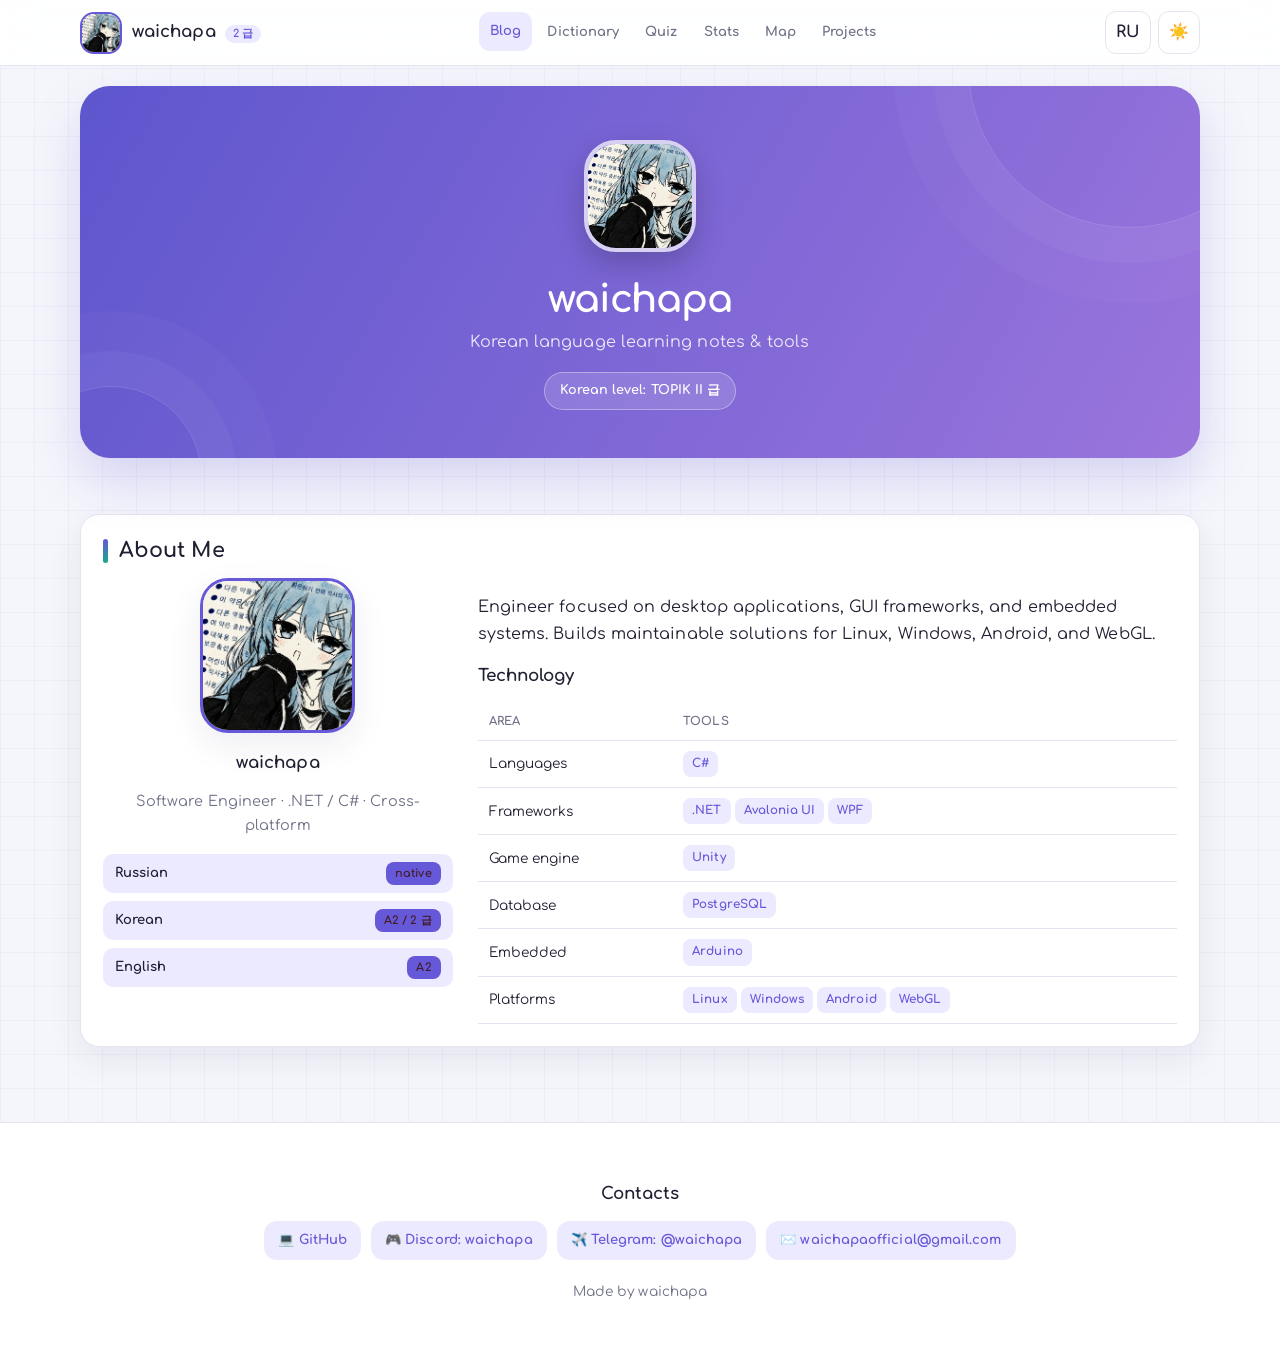
==== commit 2130e6e9: "upd" ====
--- a/index.html
+++ b/index.html
@@ -17,7 +17,7 @@
   <div class="badge-level" data-i18n="level_label">Korean level: TOPIK II 급</div>
 </section>
 
-<div class="container">
+<main class="container">
   <div class="card">
     <h2 data-i18n="about_page_title">About Me</h2>
     <div class="about-grid">
@@ -46,7 +46,7 @@
       </div>
     </div>
   </div>
-</div>
+</main>
 
 <div id="app-footer"></div>
 
@@ -59,4 +59,4 @@
   document.addEventListener('langChanged', () => { renderHeader('index'); renderFooter(); });
 </script>
 </body>
-</html>+</html>
--- a/css/style.css
+++ b/css/style.css
@@ -1,268 +1,47 @@
-@import url('https://fonts.googleapis.com/css2?family=Comfortaa:wght@400;500;600;700&display=swap');
+@import url('https://fonts.googleapis.com/css2?family=Comfortaa:wght@400;500;600;700&family=Noto+Sans+KR:wght@400;500;600;700;800&display=swap');
 
-:root[data-theme="light"] {
-  --bg: #f7f8fc;
-  --bg-card: #ffffff;
-  --text: #1c1c28;
-  --text-soft: #666a80;
-  --primary: #6c5ce7;
-  --primary-soft: #eae7fd;
-  --accent: #00b894;
-  --border: #e4e6f0;
-  --danger: #ff6b6b;
-  --shadow: 0 4px 20px rgba(30,30,60,0.06);
-}
-:root[data-theme="dark"] {
-  --bg: #10101a;
-  --bg-card: #191927;
-  --text: #f1f1f6;
-  --text-soft: #a0a0b8;
-  --primary: #a29bfe;
-  --primary-soft: #2a2740;
-  --accent: #55efc4;
-  --border: #2b2b40;
-  --danger: #ff8787;
-  --shadow: 0 4px 24px rgba(0,0,0,0.4);
-}
-:root[data-theme="pastel"] {
-  --bg: #fdf6f0;
-  --bg-card: #fffaf5;
-  --text: #4a3f45;
-  --text-soft: #8a7a82;
-  --primary: #f2a6c4;
-  --primary-soft: #fbe3ee;
-  --accent: #a8dfd0;
-  --border: #f2e0e8;
-  --danger: #e88ba0;
-  --shadow: 0 4px 20px rgba(210,170,190,0.15);
-}
+:root[data-theme="light"]{--bg:#f5f6fb;--bg-card:#fff;--bg-elevated:#fbfbff;--text:#202033;--text-soft:#6f7187;--primary:#6558d9;--primary-soft:#eceaff;--accent:#19a889;--accent-2:#f2a65a;--border:#e5e5f0;--danger:#df6275;--shadow:0 12px 34px rgba(40,38,86,.08);--shadow-hover:0 18px 42px rgba(40,38,86,.14);--hero-a:#5e56ce;--hero-b:#9a75dc;--grid-line:rgba(101,88,217,.05);--chart-muted:#d9d8e8;--level-1:#39a982;--level-2:#5b91d8;--level-3:#b07bd7;--level-4:#df8b58--tag-1:#e58b69;--tag-2:#6e9ed8;--tag-3:#65b89e;--tag-4:#b184d1;--tag-5:#d5a34f;--tag-6:#d8789d;--tag-7:#58aeb8;--tag-8:#8b9c65;--chart-1:#6558d9;--chart-2:#19a889;--chart-3:#f2a65a;--chart-4:#5b91d8;--chart-5:#b07bd7;--chart-6:#df6275;--chart-7:#6ca6a0;--chart-8:#b18b68;--on-primary:#ffffff;--on-accent:#103b30;--on-danger:#431c25;}
+:root[data-theme="dark"]{--bg:#11121c;--bg-card:#1b1d2b;--bg-elevated:#222437;--text:#f2f1fa;--text-soft:#aaaabd;--primary:#a99cff;--primary-soft:#302c4b;--accent:#65d8b9;--accent-2:#f0b36e;--border:#34364b;--danger:#ff8797;--shadow:0 14px 38px rgba(0,0,0,.25);--shadow-hover:0 20px 46px rgba(0,0,0,.38);--hero-a:#38336f;--hero-b:#795ca8;--grid-line:rgba(169,156,255,.055);--chart-muted:#414258;--level-1:#65d8b9;--level-2:#78aef0;--level-3:#c39ae9;--level-4:#f0b36e--tag-1:#e58b69;--tag-2:#78aef0;--tag-3:#65d8b9;--tag-4:#c39ae9;--tag-5:#f0b36e;--tag-6:#ff8797;--tag-7:#72c5ce;--tag-8:#a9bc83;--chart-1:#a99cff;--chart-2:#65d8b9;--chart-3:#f0b36e;--chart-4:#78aef0;--chart-5:#c39ae9;--chart-6:#ff8797;--chart-7:#72c5ce;--chart-8:#bca080;--on-primary:#211d38;--on-accent:#12392f;--on-danger:#35151b;}
+:root[data-theme="pastel"]{--bg:#fcf5f2;--bg-card:#fffdfb;--bg-elevated:#fff8f5;--text:#51434c;--text-soft:#907c86;--primary:#bd7599;--primary-soft:#f8e5ed;--accent:#78bca9;--accent-2:#e6ae72;--border:#f0dfe5;--danger:#d9798d;--shadow:0 12px 32px rgba(175,119,145,.12);--shadow-hover:0 18px 42px rgba(175,119,145,.2);--hero-a:#bd789c;--hero-b:#d9a2b7;--grid-line:rgba(189,117,153,.06);--chart-muted:#ead9e0;--level-1:#78bca9;--level-2:#7d9fd2;--level-3:#b38bc9;--level-4:#d99b68--tag-1:#d98d73;--tag-2:#7d9fd2;--tag-3:#78bca9;--tag-4:#b38bc9;--tag-5:#d9a45e;--tag-6:#d9799f;--tag-7:#67aeb5;--tag-8:#9ba978;--chart-1:#bd7599;--chart-2:#78bca9;--chart-3:#e6ae72;--chart-4:#7d9fd2;--chart-5:#b38bc9;--chart-6:#d9798d;--chart-7:#67aeb5;--chart-8:#a88b70;--on-primary:#51313f;--on-accent:#21453d;--on-danger:#4d2431;}
+*{box-sizing:border-box}
+html{scroll-behavior:smooth}
+body{margin:0;min-height:100vh;font-family:'Comfortaa',sans-serif;line-height:1.7;letter-spacing:.08px;color:var(--text);background-color:var(--bg);background-image:linear-gradient(var(--grid-line) 1px,transparent 1px),linear-gradient(90deg,var(--grid-line) 1px,transparent 1px);background-size:34px 34px;transition:background-color .25s,color .25s}
+a{color:inherit;text-decoration:none}
+button,input,select{font:inherit}
+button{color:inherit}
+.container{width:min(1120px,100% - 40px);margin:0 auto;padding:28px 0 10px}
+h1,h2,h3,h4{font-weight:800;line-height:1.3}
+h1{font-size:clamp(1.8rem,4vw,2.5rem);letter-spacing:-1.2px;margin:16px 0 24px}
+h2{font-size:1.3rem;margin:0 0 14px}
+h3{font-size:1.05rem}
+.kr,.kr-big,.swipe-card-face,.grammar-card .kr-example{font-family:'Noto Sans KR','Comfortaa',sans-serif}
+header.site-header{position:sticky;top:0;z-index:100;background:color-mix(in srgb,var(--bg-card) 91%,transparent);backdrop-filter:blur(18px);border-bottom:1px solid var(--border)}
+.header-inner{width:min(1120px,100% - 40px);margin:auto;padding:11px 0;display:flex;align-items:center;justify-content:space-between;gap:14px;flex-wrap:wrap}
+.brand{display:flex;align-items:center;gap:10px;white-space:nowrap}.brand img{width:42px;height:42px;object-fit:cover;border-radius:14px;border:2px solid var(--primary)}.brand .name{font-size:1.05rem;font-weight:800}.brand .level{font-size:.67rem;background:var(--primary-soft);color:var(--primary);padding:3px 8px;border-radius:20px;margin-left:4px}
+nav.main-nav{display:flex;gap:4px;flex-wrap:wrap}nav.main-nav a{padding:8px 11px;border-radius:11px;color:var(--text-soft);font-size:.82rem;font-weight:700;transition:background .2s,color .2s,transform .2s}nav.main-nav a:hover,nav.main-nav a.active{background:var(--primary-soft);color:var(--primary);transform:translateY(-1px)}
+.controls{display:flex;gap:7px}.controls button{border:1px solid var(--border);background:var(--bg-card);border-radius:11px;padding:7px 10px;cursor:pointer;font-weight:800;transition:.2s}.controls button:hover{border-color:var(--primary);color:var(--primary);transform:translateY(-2px)}
+.hero{position:relative;isolation:isolate;overflow:hidden;text-align:center;padding:54px 20px 48px;margin:20px auto 28px;width:min(1120px,calc(100% - 40px));border-radius:30px;color:var(--on-primary);background:linear-gradient(120deg,var(--hero-a),var(--hero-b));box-shadow:0 22px 50px color-mix(in srgb,var(--primary) 22%,transparent)}
+.hero:before,.hero:after{content:"";position:absolute;z-index:-1;border:1px solid rgba(255,255,255,.15);border-radius:50%;width:320px;height:320px;right:-90px;top:-180px;box-shadow:0 0 0 35px rgba(255,255,255,.035),0 0 0 75px rgba(255,255,255,.025)}.hero:after{width:180px;height:180px;right:auto;left:-60px;top:auto;bottom:-110px}
+.hero img.avatar{width:112px;height:112px;border-radius:32px;object-fit:cover;border:4px solid rgba(255,255,255,.7);box-shadow:0 12px 30px rgba(0,0,0,.2)}.hero h1{margin:14px 0 3px;font-size:2.4rem}.hero p.subtitle{margin:4px 0;color:rgba(255,255,255,.85)}.badge-level{display:inline-block;margin-top:12px;padding:7px 15px;border:1px solid rgba(255,255,255,.35);border-radius:99px;background:rgba(255,255,255,.14);font-size:.8rem;font-weight:800}
+.card{background:var(--bg-card);border:1px solid var(--border);border-radius:19px;padding:22px;margin-bottom:19px;box-shadow:var(--shadow);transition:transform .24s ease,box-shadow .24s ease,border-color .24s ease}
+.card:hover{box-shadow:var(--shadow-hover)}
+.container>.card>h2,.section-heading{display:flex;align-items:center;gap:11px}.container>.card>h2:before,.section-heading:before{content:"";width:5px;height:24px;border-radius:8px;background:linear-gradient(var(--primary),var(--accent));flex:none}
+.btn{display:inline-flex;align-items:center;justify-content:center;gap:8px;background:var(--primary);color:var(--on-primary)!important;padding:10px 17px;border-radius:12px;font-weight:800;border:1px solid var(--primary);cursor:pointer;transition:transform .2s,box-shadow .2s,opacity .2s}.btn:hover{transform:translateY(-2px);box-shadow:0 8px 18px color-mix(in srgb,var(--primary) 25%,transparent)}.btn.outline{background:transparent;color:var(--primary)!important}.btn.small{padding:6px 11px;font-size:.8rem}
+footer.site-footer{margin-top:46px;padding:32px 0;background:var(--bg-card);border-top:1px solid var(--border)}.contacts-grid{display:flex;flex-wrap:wrap;gap:10px;justify-content:center}.contact-chip{padding:8px 14px;border-radius:13px;background:var(--primary-soft);color:var(--primary);font-size:.82rem;font-weight:800;transition:transform .2s}.contact-chip:hover{transform:translateY(-2px)}
+.tabs{display:flex;gap:8px;margin:8px 0 20px;padding:5px;width:max-content;max-width:100%;border-radius:14px;background:var(--bg-elevated);border:1px solid var(--border)}.tab-btn{padding:9px 16px;border:0;border-radius:10px;background:transparent;color:var(--text-soft);font-weight:800;cursor:pointer;font-size:.9rem;transition:.2s}.tab-btn.active{background:var(--primary);color:var(--on-primary);box-shadow:0 5px 14px color-mix(in srgb,var(--primary) 24%,transparent)}.tab-content{display:none}.tab-content.active{display:block}
+.search-bar{display:flex;gap:10px;flex-wrap:wrap;margin:12px 0 15px}.search-bar input,.search-bar select{min-width:155px;flex:1;padding:11px 14px;border:1px solid var(--border);border-radius:12px;background:var(--bg-card);color:var(--text);outline:none;transition:border-color .2s,box-shadow .2s}.search-bar input:focus,.search-bar select:focus{border-color:var(--primary);box-shadow:0 0 0 3px var(--primary-soft)}.search-bar input::placeholder{color:var(--text-soft)}
+.quick-filters,.search-suggestions{display:flex;flex-wrap:wrap;gap:8px;margin:12px 0 18px}.quick-filters button,.search-suggestions button{padding:6px 12px;border:1px solid var(--border);border-radius:99px;background:var(--bg-card);color:var(--text-soft);font-size:.78rem;font-weight:800;cursor:pointer;transition:.18s}.quick-filters button:hover,.search-suggestions button:hover{border-color:var(--primary);color:var(--primary);transform:translateY(-1px)}.quick-filters button.active{background:var(--primary);color:var(--on-primary);border-color:var(--primary)}
+.word-list{display:grid;grid-template-columns:repeat(auto-fill,minmax(230px,1fr));gap:13px}.word-card{position:relative;overflow:hidden;background:var(--bg-card);border:1px solid var(--border);border-radius:15px;padding:16px 17px 15px 20px;animation:cardIn .42s both;animation-delay:calc(min(var(--i,0),12)*24ms);transition:transform .22s ease,box-shadow .22s ease,border-color .22s ease}.word-card:before{content:"";position:absolute;inset:0 auto 0 0;width:5px;background:var(--tag-color,var(--primary))}.word-card:hover{transform:translateY(-4px);box-shadow:var(--shadow-hover);border-color:var(--tag-color,var(--primary))}.word-card .kr{font-size:1.35rem;font-weight:800;letter-spacing:.2px}.word-card .en{color:var(--primary);font-weight:800;margin-top:3px}.word-card .ru{font-size:.88rem;color:var(--text-soft);margin-top:2px}.word-card .tag,.g-tag{display:inline-block;margin-top:9px;padding:3px 9px;border-radius:8px;background:var(--primary-soft);color:var(--primary);font-size:.68rem;font-weight:800}.multi-badge{display:inline-block;margin-left:7px;padding:2px 7px;border-radius:8px;background:var(--accent);color:#102c26;font-size:.62rem;font-weight:800}
+.grammar-toolbar{position:sticky;top:68px;z-index:20;padding:10px 0 8px;background:color-mix(in srgb,var(--bg) 92%,transparent);backdrop-filter:blur(12px)}.grammar-toolbar .search-bar{margin:0}.grammar-count{font-size:.78rem;color:var(--text-soft);font-weight:800;margin:0 0 10px}.grammar-card{position:relative;overflow:hidden;padding-left:26px;animation:cardIn .42s both;animation-delay:calc(min(var(--i,0),12)*28ms)}.grammar-card:before{content:"";position:absolute;inset:0 auto 0 0;width:7px;background:var(--level-color,var(--primary))}.grammar-card h3{display:flex;align-items:center;gap:8px;flex-wrap:wrap;margin:0 0 9px;color:var(--primary)}.grammar-card .expl{font-size:.92rem;margin:8px 0 12px}.grammar-card .ex{font-size:.86rem;color:var(--text-soft);margin:10px 0}.grammar-card .g-level{display:inline-block;padding:3px 9px;border-radius:8px;background:color-mix(in srgb,var(--level-color,var(--accent)) 18%,var(--bg-card));color:var(--text);font-size:.67rem;font-weight:800}.tag-cloud{display:flex;flex-wrap:wrap;gap:8px;margin:12px 0 16px}.tag-cloud button{border:1px solid var(--border);border-radius:99px;padding:6px 11px;background:var(--bg-card);color:var(--text-soft);font-size:.76rem;font-weight:800;cursor:pointer;transition:.18s}.tag-cloud button.active{background:var(--primary);border-color:var(--primary);color:var(--on-primary)}.tag-cloud .cnt{opacity:.75;margin-left:4px}.grammar-tools-row{display:flex;align-items:center;justify-content:space-between;gap:12px;flex-wrap:wrap}.text-button{border:0;background:transparent;color:var(--primary);font-weight:800;cursor:pointer}
+.example-chips{display:flex;flex-wrap:wrap;gap:8px;margin-top:10px}.example-chip{padding:8px 11px;border-radius:11px;background:var(--bg-elevated);border:1px solid var(--border);font-size:.8rem}.example-chip .kr-example{display:block;font-weight:800;color:var(--text)}.example-chip .translation{display:block;color:var(--text-soft);font-size:.73rem}
+mark{background:color-mix(in srgb,var(--accent-2) 38%,transparent);color:inherit;border-radius:3px;padding:0 1px}
+.stat-grid{display:grid;grid-template-columns:repeat(auto-fit,minmax(155px,1fr));gap:13px;margin:16px 0 22px}.stat-box{text-align:left;padding:17px 19px;position:relative;overflow:hidden}.stat-box:after{content:"";position:absolute;width:76px;height:76px;border-radius:50%;background:var(--primary-soft);right:-25px;top:-25px}.stat-box .num{position:relative;z-index:1;font-size:1.9rem;font-weight:800;color:var(--primary)}.stat-box .label{position:relative;z-index:1;color:var(--text-soft);font-size:.77rem;font-weight:700}.dashboard-grid{display:grid;grid-template-columns:repeat(2,minmax(0,1fr));gap:16px}.chart-card{min-width:0}.chart-card.wide{grid-column:1/-1}.chart-title{display:flex;align-items:center;gap:10px;margin-bottom:4px}.chart-icon{width:34px;height:34px;display:grid;place-items:center;background:var(--primary-soft);border-radius:11px}.chart-desc{color:var(--text-soft);font-size:.76rem;margin:0 0 14px}.donut-layout{display:flex;align-items:center;gap:20px;flex-wrap:wrap}.donut-svg{width:min(220px,55vw);height:auto;flex:none;overflow:visible}.donut-legend{display:grid;gap:8px;flex:1;min-width:140px}.legend-row{display:flex;align-items:center;gap:8px;font-size:.76rem}.legend-dot{width:9px;height:9px;border-radius:3px;flex:none}.legend-row strong{margin-left:auto}.chart-svg{width:100%;height:auto;display:block;overflow:visible}.chart-tooltip{position:fixed;z-index:300;pointer-events:none;padding:7px 10px;border-radius:9px;background:var(--text);color:var(--bg-card);font-size:.72rem;font-weight:800;box-shadow:var(--shadow);opacity:0;transform:translate(10px,10px);transition:opacity .1s}.chart-tooltip.show{opacity:1}.ring-layout{display:flex;align-items:center;gap:18px}.progress-ring{width:142px;height:142px;flex:none}.ring-value{font-size:22px;font-weight:800;fill:var(--text)}.ring-label{font-size:9px;fill:var(--text-soft)}.heatmap-months{display:grid;grid-template-columns:repeat(12,1fr);gap:5px}.month-cell{padding:8px 3px;text-align:center;border-radius:8px;background:var(--primary-soft);font-size:.68rem;font-weight:800}.month-cell strong{display:block;font-size:.9rem}.month-cell[data-level="1"]{background:color-mix(in srgb,var(--accent) 25%,var(--bg-card))}.month-cell[data-level="2"]{background:color-mix(in srgb,var(--accent) 48%,var(--bg-card))}.month-cell[data-level="3"]{background:var(--accent);color:var(--on-accent)}
+.bar-row{display:flex;align-items:center;gap:10px;margin:10px 0}.bar-label{width:135px;flex:none;font-size:.78rem}.bar-track{height:12px;flex:1;background:var(--primary-soft);border-radius:99px;overflow:hidden}.bar-fill{height:100%;width:var(--bar-width,0%);background:linear-gradient(90deg,var(--primary),var(--accent));border-radius:99px;transition:width .7s ease}.bar-count{width:35px;text-align:right;font-weight:800;font-size:.78rem}
+.flashcard{max-width:520px;min-height:170px;margin:0 auto;text-align:center;padding:35px 20px 18px;display:flex;flex-direction:column;justify-content:center;align-items:center;border-radius:20px;background:radial-gradient(circle at 50% 0,var(--primary-soft),transparent 68%)}.flashcard .kr-big{font-size:clamp(2rem,6vw,3rem);font-weight:800}.flashcard .answer{margin-top:14px;color:var(--primary);font-size:1.2rem;font-weight:800;display:none}.flashcard .answer.show{display:block}.flashcard .hint{margin-top:20px;font-size:.78rem;color:var(--text-soft)}.quiz-progress-text{text-align:center;color:var(--text-soft);font-weight:800;font-size:.8rem;margin-bottom:8px}.quiz-progress-bar{max-width:520px;height:8px;margin:0 auto 12px;background:var(--primary-soft);border-radius:99px;overflow:hidden}.quiz-progress-fill{height:100%;background:linear-gradient(90deg,var(--primary),var(--accent));border-radius:99px;transition:width .45s ease}.quiz-options{display:grid;grid-template-columns:repeat(2,minmax(0,1fr));gap:11px;max-width:520px;margin:12px auto}.quiz-opt{min-height:58px;padding:12px;border:1px solid var(--border);border-radius:13px;background:var(--bg-elevated);color:var(--text);font-weight:800;cursor:pointer;transition:transform .18s,border-color .18s,background .18s}.quiz-opt:hover:not(.disabled){transform:translateY(-3px);border-color:var(--primary)}.quiz-opt.correct{background:var(--accent);border-color:var(--accent);color:var(--on-accent)}.quiz-opt.wrong{background:var(--danger);border-color:var(--danger);color:var(--on-danger)}.quiz-score{display:flex;justify-content:center;gap:18px;flex-wrap:wrap;margin-top:18px;color:var(--text-soft);font-size:.82rem;font-weight:800}.flashcard.result{gap:9px}.result-emoji{font-size:2.5rem}.quiz-final-score{font-size:1.7rem;color:var(--primary);font-weight:800}.quiz-final-actions{display:flex;justify-content:center;gap:10px;flex-wrap:wrap}.swipe-card-wrap{max-width:360px;height:245px;margin:20px auto;display:flex;align-items:center;justify-content:center}.swipe-card{width:100%;height:100%;position:relative;display:flex;align-items:center;justify-content:center;text-align:center;padding:22px;border:1px solid var(--border);border-radius:23px;background:var(--bg-elevated);box-shadow:var(--shadow);font-size:1.8rem;font-weight:800;cursor:grab;user-select:none;touch-action:pan-y;transition:transform .16s,border-color .2s}.swipe-card.dragging{cursor:grabbing;transition:none}.swipe-card.flipped{border-color:var(--primary);color:var(--primary)}.swipe-card-face{pointer-events:none;overflow-wrap:anywhere}.swipe-label{position:absolute;top:14px;padding:4px 11px;border:2px solid currentColor;border-radius:9px;font-size:.8rem;opacity:0;pointer-events:none}.swipe-label.know{right:13px;color:var(--accent)}.swipe-label.dontknow{left:13px;color:var(--danger)}.swipe-hint{text-align:center;color:var(--text-soft);font-size:.77rem}.swipe-buttons{display:flex;justify-content:center;gap:12px;margin-top:15px}.swipe-btn{padding:11px 15px;border:1px solid var(--border);border-radius:13px;background:var(--bg-card);font-weight:800;cursor:pointer;transition:transform .18s}.swipe-btn:hover{transform:translateY(-2px)}.swipe-btn.know{color:var(--accent);border-color:var(--accent)}.swipe-btn.dontknow{color:var(--danger);border-color:var(--danger)}
+#worldmap{width:100%;height:auto;display:block;margin-top:6px}.map-land{fill:var(--border)}.map-land.filled{fill:var(--primary)}.map-meta{color:var(--text-soft);font-size:.8rem;margin:-5px 0 10px}.cal-wrap{overflow-x:auto;padding-bottom:5px}.cal-months{display:grid;grid-auto-flow:column;font-size:.66rem;color:var(--text-soft);margin-bottom:5px;height:14px}.cal-grid{display:grid;grid-template-rows:repeat(7,12px);grid-auto-flow:column;grid-auto-columns:12px;gap:3px}.cal-day{width:10px;height:10px;border-radius:3px;background:var(--primary-soft)}.cal-day.done{background:var(--accent)}.cal-day.pad{visibility:hidden}
+.project-card{display:flex;gap:17px;align-items:center;flex-wrap:wrap}.project-card img{width:70px;height:70px;border-radius:18px;object-fit:cover}.project-card .info{flex:1;min-width:190px}.about-grid{display:grid;grid-template-columns:1fr 2fr;gap:25px;align-items:start}.about-avatar-wrap{text-align:center}.about-avatar-wrap img{width:155px;height:155px;border-radius:28px;object-fit:cover;border:3px solid var(--primary);box-shadow:var(--shadow)}.about-langs{margin-top:16px;display:flex;flex-direction:column;gap:8px}.lang-row{display:flex;justify-content:space-between;gap:8px;background:var(--primary-soft);padding:8px 12px;border-radius:10px;font-size:.82rem;font-weight:800}.lang-row .level-tag{background:var(--primary);color:var(--on-danger);padding:2px 9px;border-radius:8px;font-size:.7rem}.tech-table{width:100%;border-collapse:collapse;margin-top:10px}.tech-table td,.tech-table th{padding:8px 11px;border-bottom:1px solid var(--border);font-size:.85rem;text-align:left}.tech-table th{color:var(--text-soft);font-size:.73rem;text-transform:uppercase}.tech-pill{display:inline-block;background:var(--primary-soft);color:var(--primary);padding:3px 9px;border-radius:8px;font-size:.74rem;font-weight:800;margin:2px 4px 2px 0}.status-pill{display:inline-block;background:var(--danger);color:var(--on-danger);padding:3px 9px;border-radius:8px;font-size:.7rem;font-weight:800}.notice{border-left:4px solid var(--danger);background:var(--primary-soft);border-radius:10px;padding:12px 15px;font-size:.88rem;margin:14px 0}.project-hero{display:flex;align-items:center;gap:20px;flex-wrap:wrap}.project-hero img{width:88px;height:88px;border-radius:22px;object-fit:cover;box-shadow:var(--shadow)}.project-hero h1{margin:0 0 4px}.project-hero .tagline{color:var(--text-soft)}.feature-grid{display:grid;grid-template-columns:repeat(auto-fill,minmax(220px,1fr));gap:12px}.feature-item{background:var(--bg-elevated);border:1px solid var(--border);border-radius:14px;padding:14px}.feature-item .emoji{font-size:1.35rem}.feature-item h4{margin:6px 0 4px}.feature-item p{margin:0;color:var(--text-soft);font-size:.83rem}.step-list{counter-reset:step;list-style:none;padding:0}.step-list li{counter-increment:step;position:relative;padding-left:40px;margin:0 0 11px;font-size:.9rem}.step-list li:before{content:counter(step);position:absolute;left:0;top:-1px;width:26px;height:26px;display:grid;place-items:center;border-radius:50%;background:var(--primary);color:var(--on-primary);font-size:.78rem;font-weight:800}.code-block{padding:12px 15px;border:1px solid var(--border);border-radius:11px;background:var(--bg-elevated);font-family:monospace;overflow:auto}.stack-row{display:flex;gap:7px;flex-wrap:wrap;margin-top:8px}.repo-meta{display:flex;gap:15px;flex-wrap:wrap;color:var(--text-soft);font-size:.8rem;margin-top:9px}
+@keyframes cardIn{from{opacity:0;transform:translateY(10px)}to{opacity:1;transform:translateY(0)}}@media(prefers-reduced-motion:reduce){*,*:before,*:after{scroll-behavior:auto!important;animation-duration:.01ms!important;transition-duration:.01ms!important}}
+@media(max-width:760px){.header-inner{justify-content:center}.brand{margin-right:auto}nav.main-nav{order:3;width:100%;overflow-x:auto;flex-wrap:nowrap;padding-bottom:3px}nav.main-nav a{white-space:nowrap}.controls{margin-left:auto}.container{width:calc(100% - 28px);padding-top:20px}.hero{width:calc(100% - 28px);padding:42px 16px 36px;border-radius:23px}.dashboard-grid{grid-template-columns:1fr}.chart-card.wide{grid-column:auto}.grammar-toolbar{top:110px}.about-grid{grid-template-columns:1fr}.about-avatar-wrap{max-width:360px;margin:auto;width:100%}.heatmap-months{grid-template-columns:repeat(6,1fr)}}
+@media(max-width:480px){.card{padding:17px;border-radius:16px}.search-bar{display:grid;grid-template-columns:1fr}.search-bar input,.search-bar select{min-width:0;width:100%}.word-list{grid-template-columns:1fr}.quiz-options{grid-template-columns:1fr}.swipe-buttons{gap:7px}.swipe-btn{padding:10px 11px;font-size:.8rem}.grammar-toolbar{top:145px}.donut-layout{justify-content:center}.donut-legend{width:100%}.bar-label{width:105px;font-size:.7rem}}
 
-* { box-sizing: border-box; }
-body {
-  margin: 0;
-  font-family: 'Comfortaa', sans-serif;
-  background: var(--bg);
-  color: var(--text);
-  transition: background .3s, color .3s;
-  line-height: 1.7;
-  letter-spacing: .1px;
-}
-a { color: inherit; text-decoration: none; }
-
-.container { max-width: 1000px; margin: 0 auto; padding: 0 20px; }
-
-/* ---- Header ---- */
-header.site-header {
-  background: var(--bg-card);
-  border-bottom: 1px solid var(--border);
-  position: sticky; top: 0; z-index: 100;
-  box-shadow: var(--shadow);
-}
-.header-inner {
-  max-width: 1000px; margin: 0 auto; padding: 14px 20px;
-  display: flex; align-items: center; justify-content: space-between; flex-wrap: wrap; gap: 12px;
-}
-.brand { display: flex; align-items: center; gap: 12px; }
-.brand img {
-  width: 44px; height: 44px; border-radius: 50%; object-fit: cover;
-  border: 2px solid var(--primary);
-}
-.brand .name { font-weight: 800; font-size: 1.15rem; }
-.brand .level {
-  font-size: .7rem; background: var(--primary-soft); color: var(--primary);
-  padding: 2px 8px; border-radius: 10px; margin-left: 6px; font-weight: 700;
-}
-nav.main-nav { display: flex; gap: 6px; flex-wrap: wrap; }
-nav.main-nav a {
-  padding: 8px 14px; border-radius: 10px; font-weight: 600; font-size: .92rem;
-  color: var(--text-soft); transition: .2s;
-}
-nav.main-nav a:hover, nav.main-nav a.active {
-  background: var(--primary-soft); color: var(--primary);
-}
-.controls { display: flex; gap: 8px; align-items: center; }
-.controls button {
-  border: 1px solid var(--border); background: var(--bg-card); color: var(--text);
-  border-radius: 8px; padding: 7px 10px; cursor: pointer; font-weight: 700; font-size: .85rem;
-  transition: .2s;
-}
-.controls button:hover { border-color: var(--primary); color: var(--primary); }
-
-/* ---- Cards / general ---- */
-.card {
-  background: var(--bg-card); border: 1px solid var(--border); border-radius: 16px;
-  padding: 22px; box-shadow: var(--shadow); margin-bottom: 20px;
-}
-.hero {
-  text-align: center; padding: 60px 20px 40px;
-}
-.hero img.avatar {
-  width: 120px; height: 120px; border-radius: 50%; object-fit: cover;
-  border: 4px solid var(--primary); box-shadow: var(--shadow);
-}
-.hero h1 { font-size: 2rem; margin: 16px 0 4px; }
-.hero p.subtitle { color: var(--text-soft); font-size: 1.05rem; }
-.badge-level {
-  display: inline-block; margin-top: 10px; background: var(--primary);
-  color: #fff; font-weight: 800; padding: 6px 16px; border-radius: 20px; font-size: .9rem;
-}
-
-h1, h2, h3 { font-weight: 800; }
-section { padding: 24px 0; }
-
-/* ---- Buttons ---- */
-.btn {
-  display: inline-block; background: var(--primary); color: #fff !important;
-  padding: 10px 18px; border-radius: 10px; font-weight: 700; border: none; cursor: pointer;
-  transition: .2s; font-size: .95rem;
-}
-.btn:hover { opacity: .88; transform: translateY(-1px); }
-.btn.outline { background: transparent; color: var(--primary) !important; border: 2px solid var(--primary); }
-.btn.small { padding: 6px 12px; font-size: .8rem; border-radius: 8px; }
-
-/* ---- Contacts / footer ---- */
-footer.site-footer {
-  border-top: 1px solid var(--border); margin-top: 40px; padding: 30px 0; background: var(--bg-card);
-}
-.contacts-grid {
-  display: flex; flex-wrap: wrap; gap: 14px; justify-content: center;
-}
-.contact-chip {
-  display: flex; align-items: center; gap: 8px; background: var(--primary-soft);
-  color: var(--primary); padding: 8px 16px; border-radius: 20px; font-weight: 700; font-size: .88rem;
-}
-
-/* ---- Tabs ---- */
-.tabs { display: flex; gap: 8px; margin-bottom: 20px; border-bottom: 2px solid var(--border); }
-.tab-btn {
-  padding: 10px 20px; font-weight: 700; cursor: pointer; color: var(--text-soft);
-  border-bottom: 3px solid transparent; margin-bottom: -2px; background: none; border-top:none; border-left:none; border-right:none;
-  font-size: 1rem; font-family: inherit;
-}
-.tab-btn.active { color: var(--primary); border-bottom-color: var(--primary); }
-.tab-content { display: none; }
-.tab-content.active { display: block; }
-
-/* ---- Search / filters ---- */
-.search-bar { display: flex; gap: 10px; flex-wrap: wrap; margin-bottom: 18px; }
-.search-bar input, .search-bar select {
-  flex: 1; min-width: 160px; padding: 10px 14px; border-radius: 10px;
-  border: 1px solid var(--border); background: var(--bg); color: var(--text); font-size: .95rem;
-}
-.quick-filters { display: flex; gap: 8px; flex-wrap: wrap; margin-bottom: 18px; }
-.quick-filters button {
-  padding: 6px 14px; border-radius: 20px; border: 1px solid var(--border);
-  background: var(--bg-card); color: var(--text-soft); cursor: pointer; font-weight: 700; font-size: .82rem;
-}
-.quick-filters button.active { background: var(--primary); color: #fff; border-color: var(--primary); }
-
-/* ---- Word / grammar list ---- */
-.word-list { display: grid; grid-template-columns: repeat(auto-fill, minmax(240px, 1fr)); gap: 14px; }
-.word-card {
-  background: var(--bg-card); border: 1px solid var(--border); border-radius: 14px; padding: 16px;
-  transition: .2s;
-}
-.word-card:hover { border-color: var(--primary); transform: translateY(-2px); }
-.word-card .kr { font-size: 1.25rem; font-weight: 800; }
-.word-card .en { color: var(--primary); font-weight: 700; margin-top: 2px; }
-.word-card .ru { color: var(--text-soft); font-size: .9rem; margin-top: 2px; }
-.word-card .tag {
-  display: inline-block; margin-top: 8px; background: var(--primary-soft); color: var(--primary);
-  font-size: .72rem; padding: 3px 9px; border-radius: 10px; font-weight: 700;
-}
-.multi-badge {
-  display: inline-block; margin-left: 6px; background: var(--accent); color: #063;
-  font-size: .68rem; padding: 2px 8px; border-radius: 10px; font-weight: 800;
-}
-:root[data-theme="dark"] .multi-badge { color: #04261d; }
-
-.grammar-card h3 { margin: 0 0 6px; color: var(--primary); }
-.grammar-card .expl { font-size: .92rem; margin: 8px 0; }
-.grammar-card .ex { font-size: .88rem; color: var(--text-soft); font-style: italic; }
-
-/* ---- Stats ---- */
-.stat-grid { display: grid; grid-template-columns: repeat(auto-fit, minmax(160px,1fr)); gap: 14px; margin-bottom: 24px; }
-.stat-box { text-align: center; padding: 20px; }
-.stat-box .num { font-size: 2rem; font-weight: 800; color: var(--primary); }
-.stat-box .label { color: var(--text-soft); font-size: .85rem; margin-top: 4px; }
-.bar-row { display: flex; align-items: center; gap: 10px; margin-bottom: 8px; }
-.bar-label { width: 130px; font-size: .85rem; flex-shrink: 0; }
-.bar-track { flex: 1; background: var(--primary-soft); border-radius: 6px; height: 16px; overflow: hidden; }
-.bar-fill { height: 100%; background: var(--primary); border-radius: 6px; }
-.bar-count { width: 40px; text-align: right; font-weight: 700; font-size: .82rem; }
-
-/* ---- Quiz ---- */
-.flashcard {
-  max-width: 420px; margin: 0 auto; text-align: center; padding: 40px 20px 10px;
-  min-height: 140px; display: flex; flex-direction: column; justify-content: center; align-items: center;
-}
-.flashcard .kr-big { font-size: 2.4rem; font-weight: 800; }
-.flashcard .answer { margin-top: 14px; color: var(--primary); font-size: 1.3rem; font-weight: 700; display: none; }
-.flashcard .answer.show { display: block; }
-.flashcard .hint { margin-top: 20px; font-size: .8rem; color: var(--text-soft); }
-.quiz-controls { display: flex; justify-content: center; gap: 12px; margin-top: 20px; }
-.quiz-score { display: flex; justify-content: center; gap: 18px; flex-wrap: wrap; margin-top: 18px; color: var(--text-soft); font-weight: 700; font-size: .9rem; }
-
-.quiz-progress-text { text-align: center; font-weight: 700; color: var(--text-soft); font-size: .85rem; margin-bottom: 6px; }
-.quiz-progress-bar { max-width: 420px; margin: 0 auto 10px; height: 6px; background: var(--primary-soft); border-radius: 6px; overflow: hidden; }
-.quiz-progress-fill { height: 100%; background: var(--primary); transition: width .3s; }
-
-.quiz-options { display: grid; grid-template-columns: 1fr 1fr; gap: 12px; max-width: 420px; margin: 10px auto 0; }
-.quiz-opt {
-  padding: 16px 10px; border-radius: 12px; border: 2px solid var(--border); background: var(--bg-card);
-  color: var(--text); font-family: inherit; font-weight: 700; font-size: .95rem; cursor: pointer; transition: .15s;
-}
-.quiz-opt:hover:not(.disabled) { border-color: var(--primary); transform: translateY(-2px); }
-.quiz-opt.disabled { cursor: default; }
-.quiz-opt.correct { background: var(--accent); border-color: var(--accent); color: #063; }
-.quiz-opt.wrong { background: var(--danger); border-color: var(--danger); color: #fff; }
-:root[data-theme="dark"] .quiz-opt.correct { color: #04261d; }
-
-.flashcard.result { gap: 8px; }
-.result-emoji { font-size: 2.6rem; }
-.quiz-final-score { font-size: 1.7rem; font-weight: 800; color: var(--primary); }
-
-/* ---- Projects ---- */
-.project-card { display: flex; gap: 16px; align-items: center; flex-wrap: wrap; }
-.project-card img { width: 64px; height: 64px; border-radius: 14px; object-fit: cover; }
-.project-card .info { flex: 1; min-width: 200px; }
-
-[data-i18n], [data-i18n-ru] {}
-
-/* ---- About Me ---- */
-.about-grid { display: grid; grid-template-columns: 1fr 2fr; gap: 24px; align-items: start; }
-@media (max-width: 720px) { .about-grid { grid-template-columns: 1fr; } }
-.about-avatar-wrap { text-align: center; }
-.about-avatar-wrap img {
-  width: 160px; height: 160px; border-radius: 24px; object-fit: cover;
-  border: 3px solid var(--primary); box-shadow: var(--shadow);
-}
-.about-langs { margin-top: 16px; display: flex; flex-direction: column; gap: 8px; }
-.lang-row { display: flex; justify-content: space-between; align-items: center; background: var(--primary-soft); padding: 8px 14px; border-radius: 10px; font-weight: 700; font-size: .85rem; }
-.lang-row .level-tag { background: var(--primary); color: #fff; padding: 2px 10px; border-radius: 10px; font-size: .72rem; }
-
-.tech-table { width: 100%; border-collapse: collapse; margin-top: 10px; }
-.tech-table td, .tech-table th { padding: 8px 12px; border-bottom: 1px solid var(--border); font-size: .88rem; text-align: left; }
-.tech-table th { color: var(--text-soft); font-size: .78rem; text-transform: uppercase; letter-spacing: .5px; }
-.tech-pill { display: inline-block; background: var(--primary-soft); color: var(--primary); padding: 3px 10px; border-radius: 10px; font-size: .78rem; font-weight: 700; margin: 2px 4px 2px 0; }
-
-/* ---- Project detail page ---- */
-.project-hero { display: flex; align-items: center; gap: 20px; flex-wrap: wrap; }
-.project-hero img { width: 88px; height: 88px; border-radius: 20px; object-fit: cover; box-shadow: var(--shadow); }
-.project-hero h1 { margin: 0 0 4px; }
-.project-hero .tagline { color: var(--text-soft); font-size: 1rem; }
-.feature-grid { display: grid; grid-template-columns: repeat(auto-fill, minmax(240px,1fr)); gap: 14px; margin-top: 10px; }
-.feature-item { background: var(--bg); border: 1px solid var(--border); border-radius: 12px; padding: 14px; }
-.feature-item .emoji { font-size: 1.4rem; }
-.feature-item h4 { margin: 6px 0 4px; font-size: .95rem; }
-.feature-item p { margin: 0; font-size: .85rem; color: var(--text-soft); }
-.step-list { counter-reset: step; list-style: none; padding: 0; }
-.step-list li { counter-increment: step; margin-bottom: 10px; padding-left: 40px; position: relative; font-size: .92rem; }
-.step-list li::before {
-  content: counter(step); position: absolute; left: 0; top: -2px; background: var(--primary); color: #fff;
-  width: 26px; height: 26px; border-radius: 50%; display: flex; align-items: center; justify-content: center; font-weight: 800; font-size: .82rem;
-}
-.code-block { background: var(--bg); border: 1px solid var(--border); border-radius: 10px; padding: 12px 16px; font-family: monospace; font-size: .85rem; overflow-x: auto; }
-.stack-row { display: flex; gap: 8px; flex-wrap: wrap; margin-top: 8px; }
-.repo-meta { display: flex; gap: 16px; flex-wrap: wrap; margin-top: 10px; font-size: .82rem; color: var(--text-soft); }
-.repo-meta span { display: flex; align-items: center; gap: 4px; }+.skeleton-line{height:72px;margin:10px 0;border-radius:14px;background:linear-gradient(90deg,var(--bg-elevated),var(--primary-soft),var(--bg-elevated));background-size:200% 100%;animation:skeletonPulse 1.2s infinite}@keyframes skeletonPulse{to{background-position:-200% 0}}.empty-state{padding:18px;color:var(--text-soft);text-align:center}
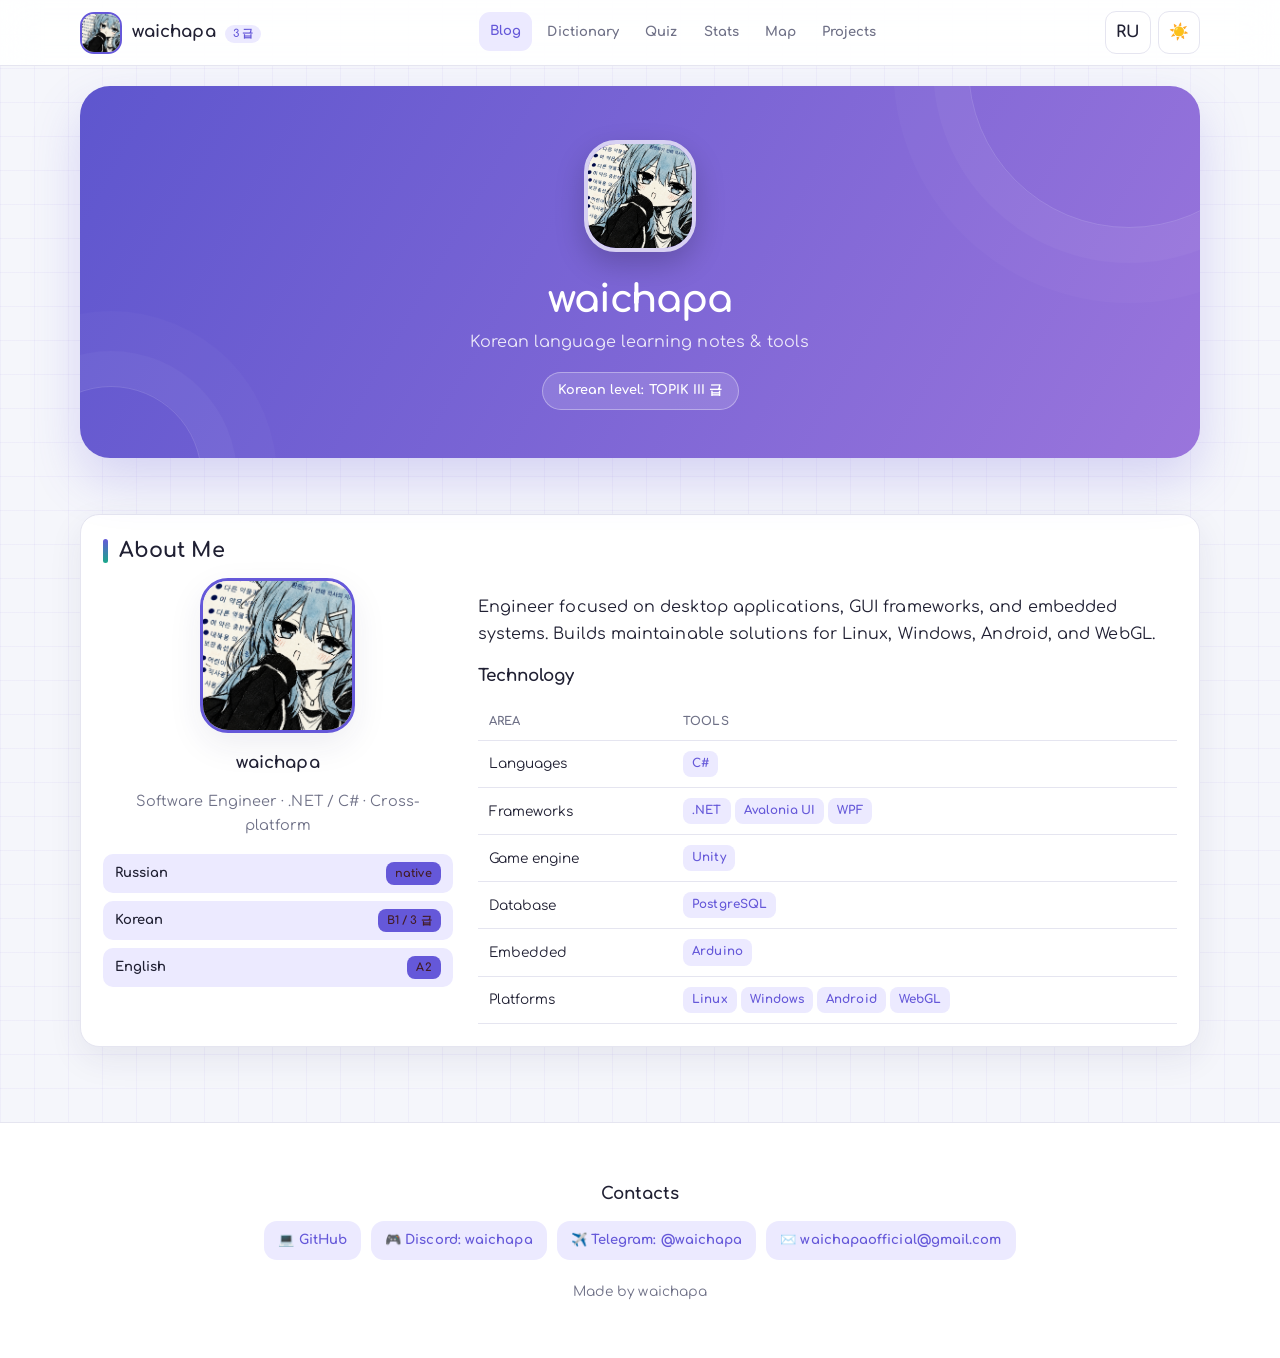
==== commit 5647a01f: "upd" ====
--- a/index.html
+++ b/index.html
@@ -3,7 +3,7 @@
 <head>
 <meta charset="UTF-8">
 <meta name="viewport" content="width=device-width, initial-scale=1.0">
-<title>waichapa — Korean Learning Blog</title>
+<title>waichapa - Korean Learning Blog</title>
 <link rel="icon" href="favicon-32x32.png" type="image/png">
 <link rel="stylesheet" href="css/style.css">
 </head>
@@ -14,7 +14,7 @@
   <img class="avatar" src="assets/image.png" alt="waichapa">
   <h1>waichapa</h1>
   <p class="subtitle" data-i18n="site_subtitle">Korean language learning notes & tools</p>
-  <div class="badge-level" data-i18n="level_label">Korean level: TOPIK II 급</div>
+  <div class="badge-level" data-i18n="level_label">Korean level: TOPIK III 급</div>
 </section>
 
 <main class="container">
@@ -27,7 +27,7 @@
         <p style="color:var(--text-soft);font-size:.9rem" data-i18n="about_role">Software Engineer · .NET / C# · Cross-platform</p>
         <div class="about-langs">
           <div class="lang-row"><span data-i18n="lang_ru">Russian</span><span class="level-tag" data-i18n="lang_ru_level">native</span></div>
-          <div class="lang-row"><span data-i18n="lang_kr">Korean</span><span class="level-tag" data-i18n="lang_kr_level">A2 / 2 급</span></div>
+          <div class="lang-row"><span data-i18n="lang_kr">Korean</span><span class="level-tag" data-i18n="lang_kr_level">B1 / 3 급</span></div>
           <div class="lang-row"><span data-i18n="lang_en">English</span><span class="level-tag" data-i18n="lang_en_level">A2</span></div>
         </div>
       </div>
